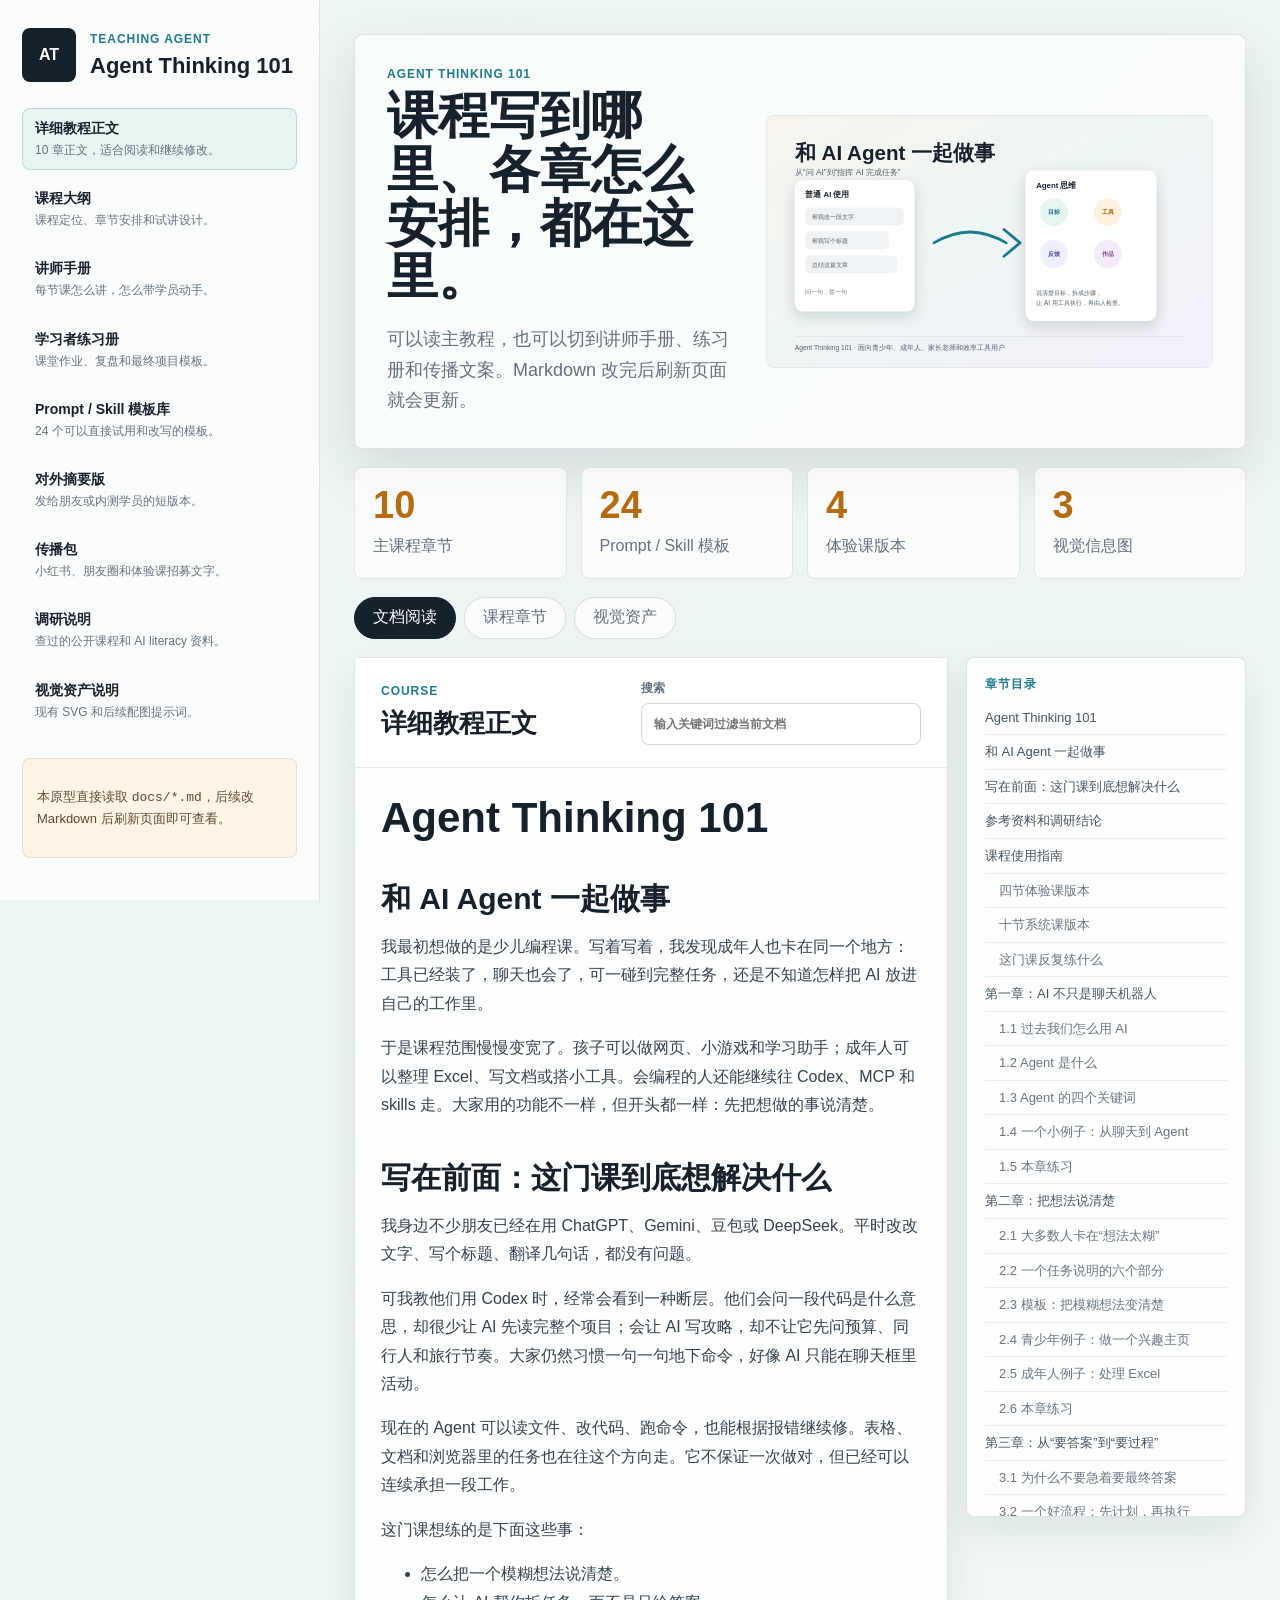
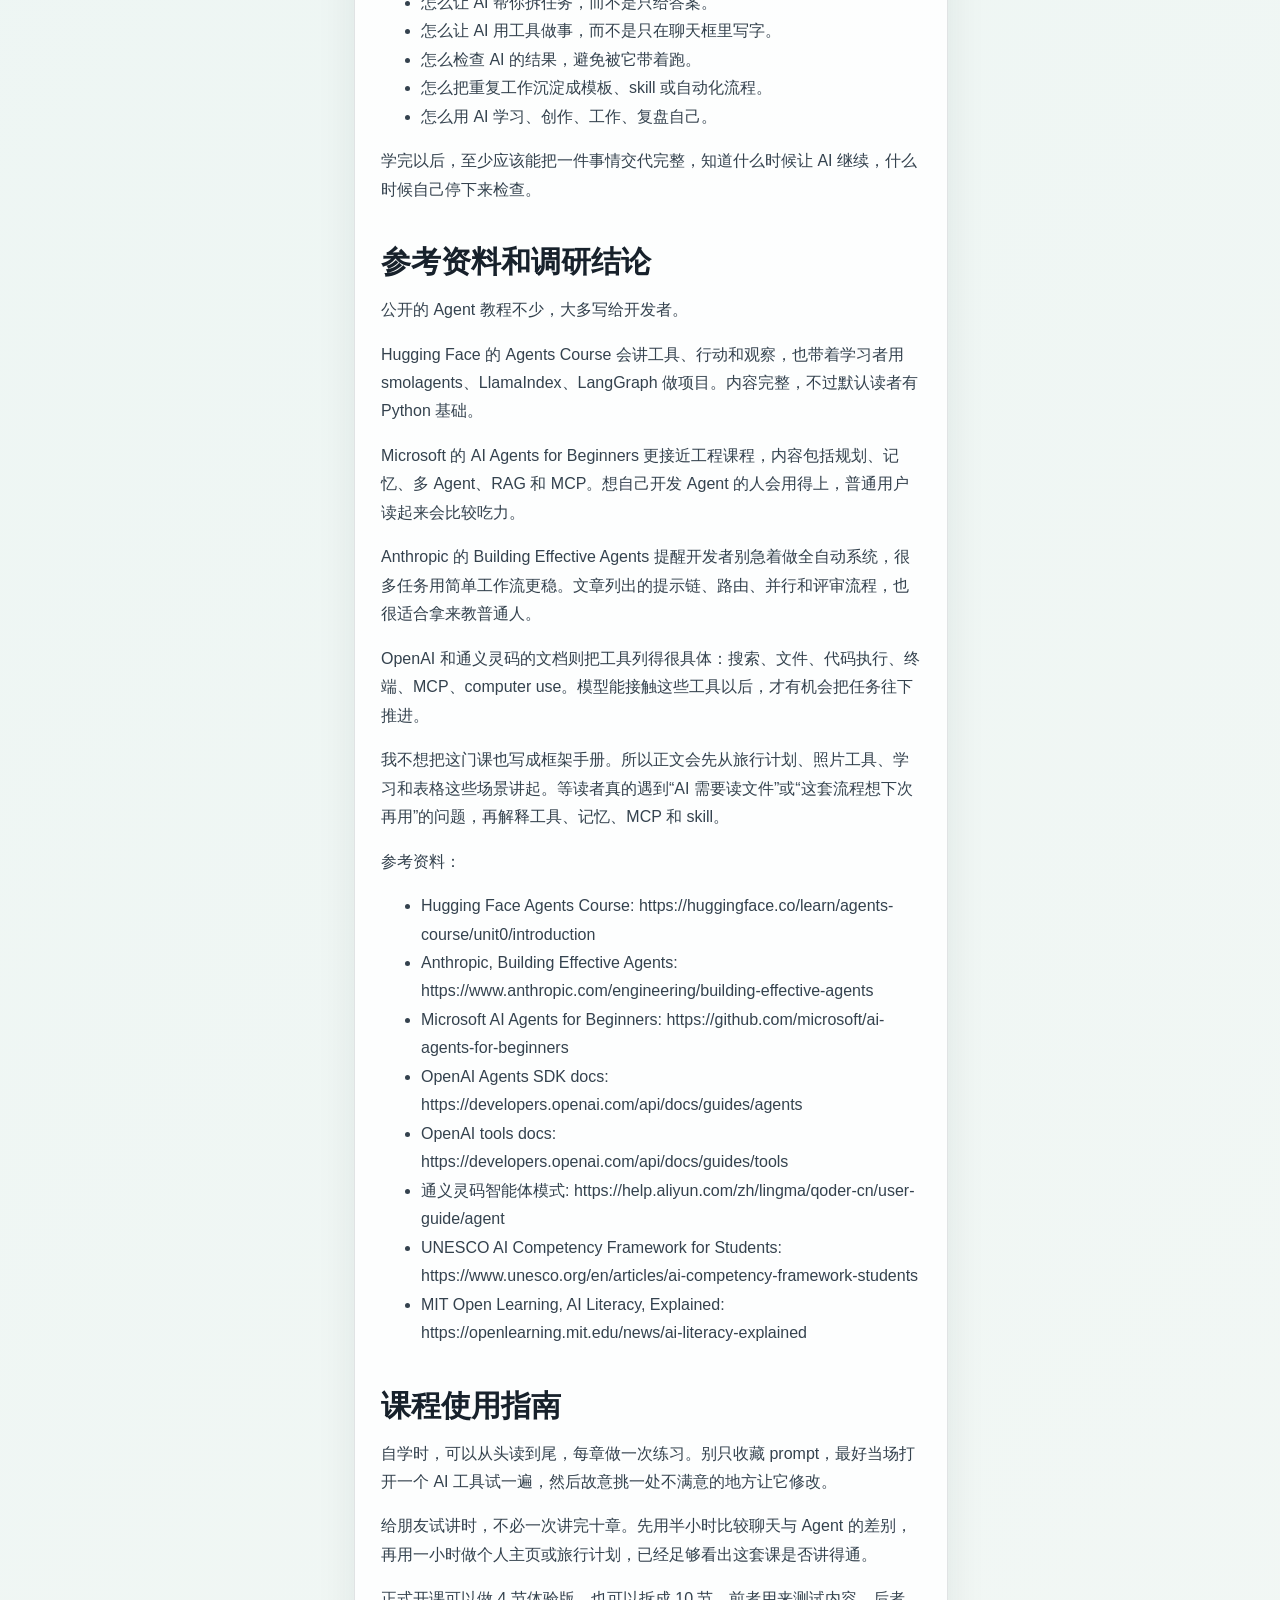
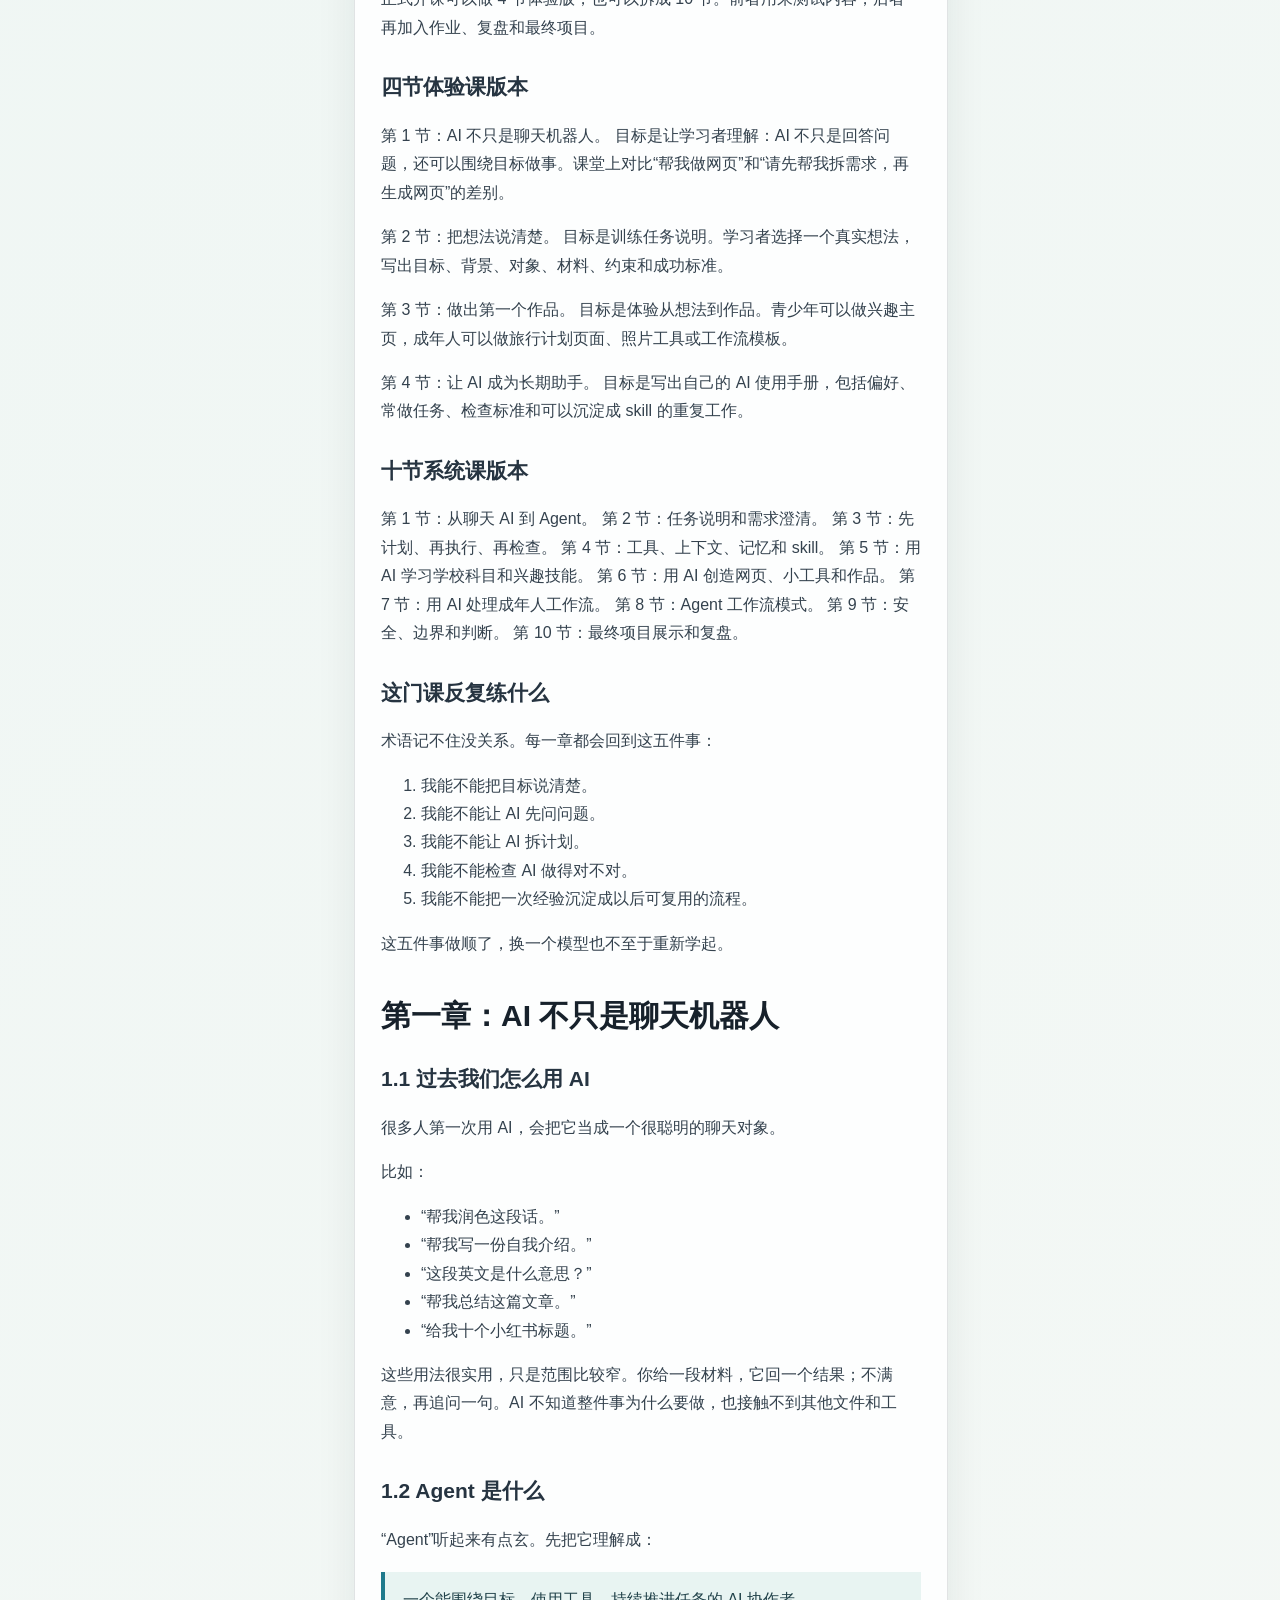
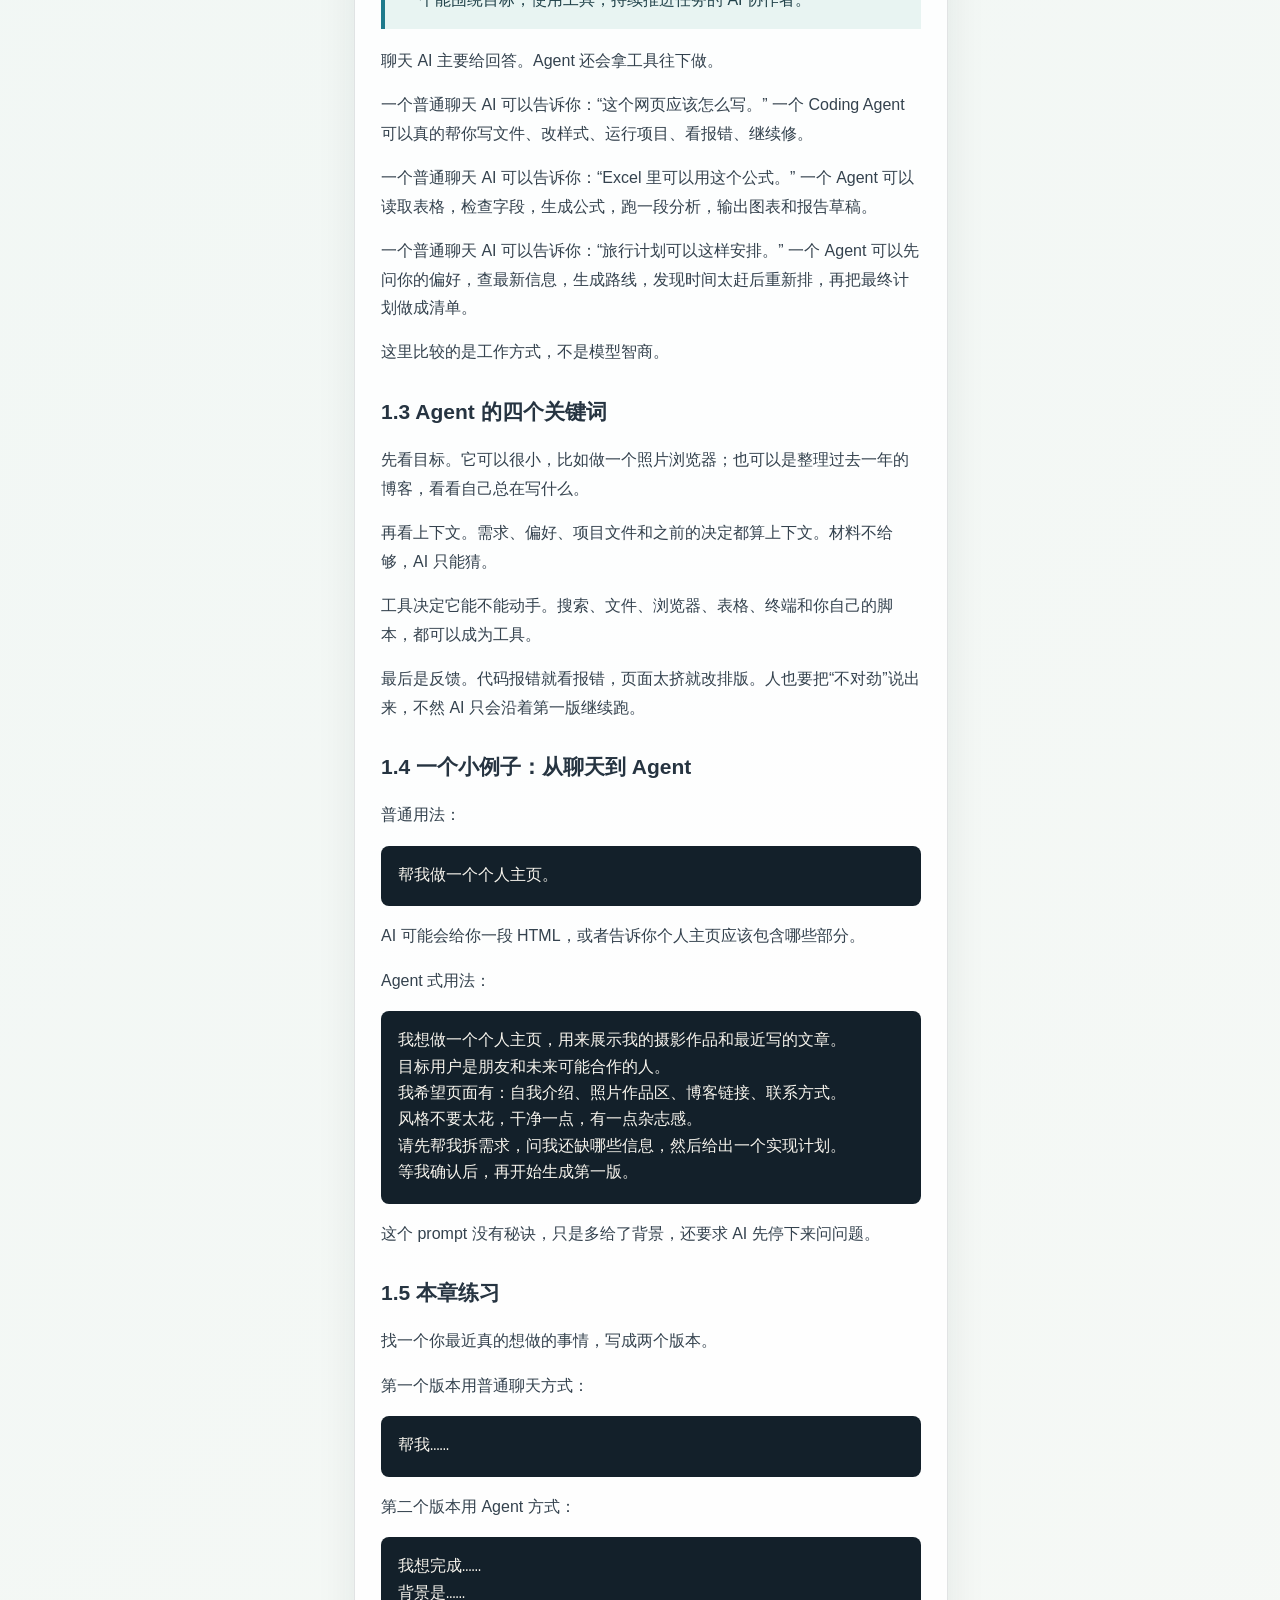
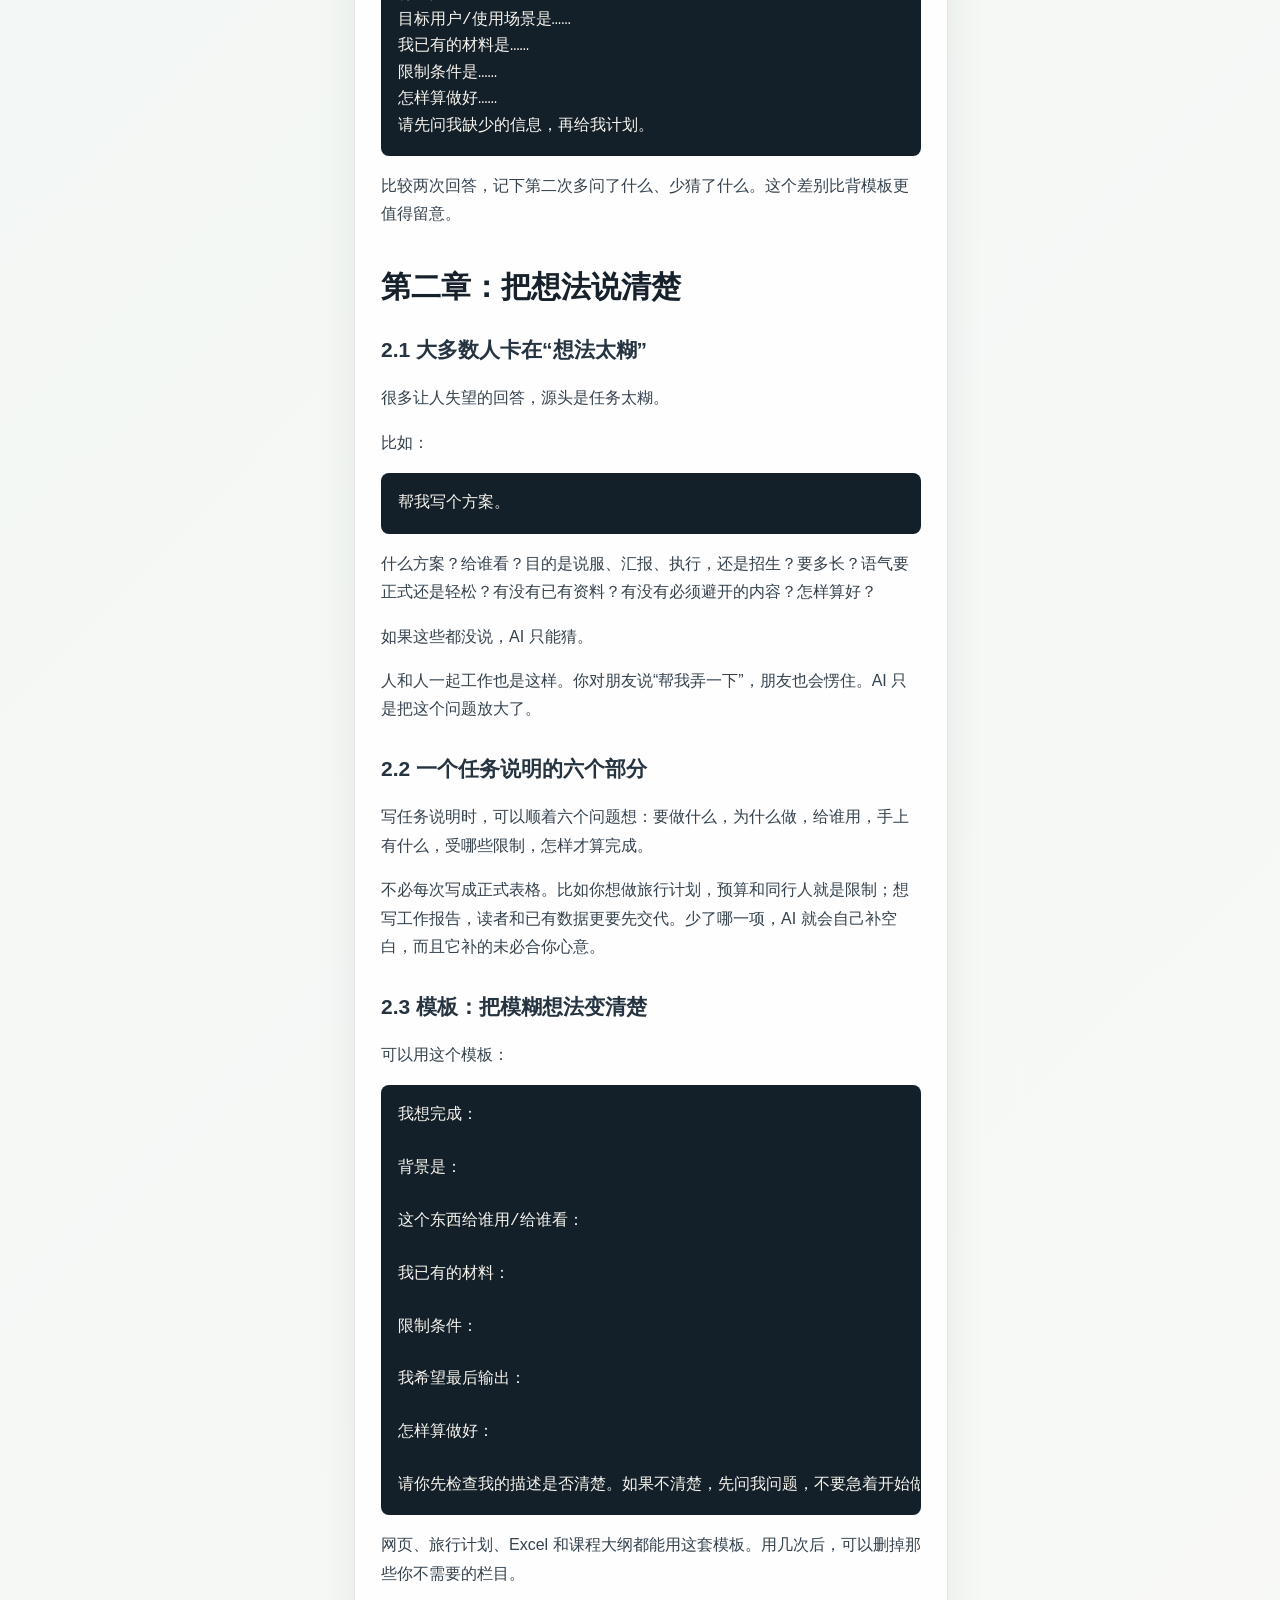
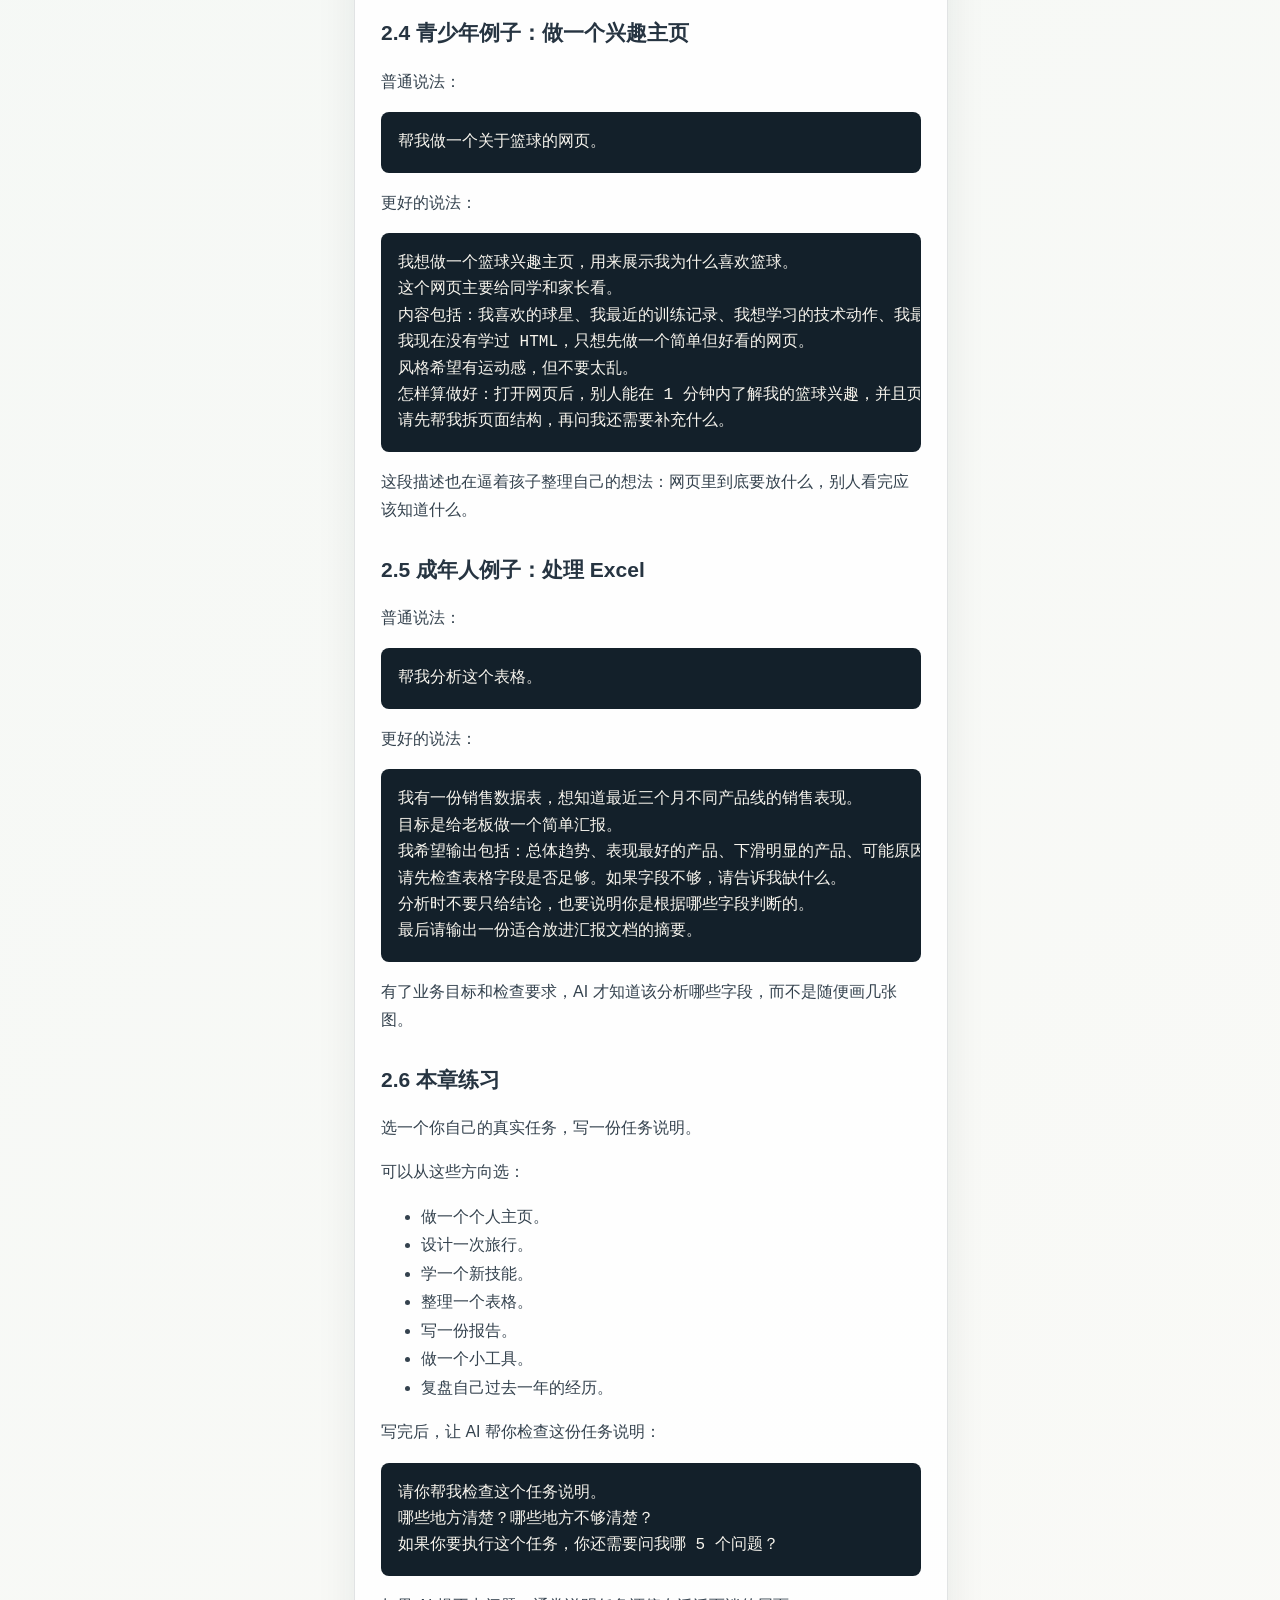
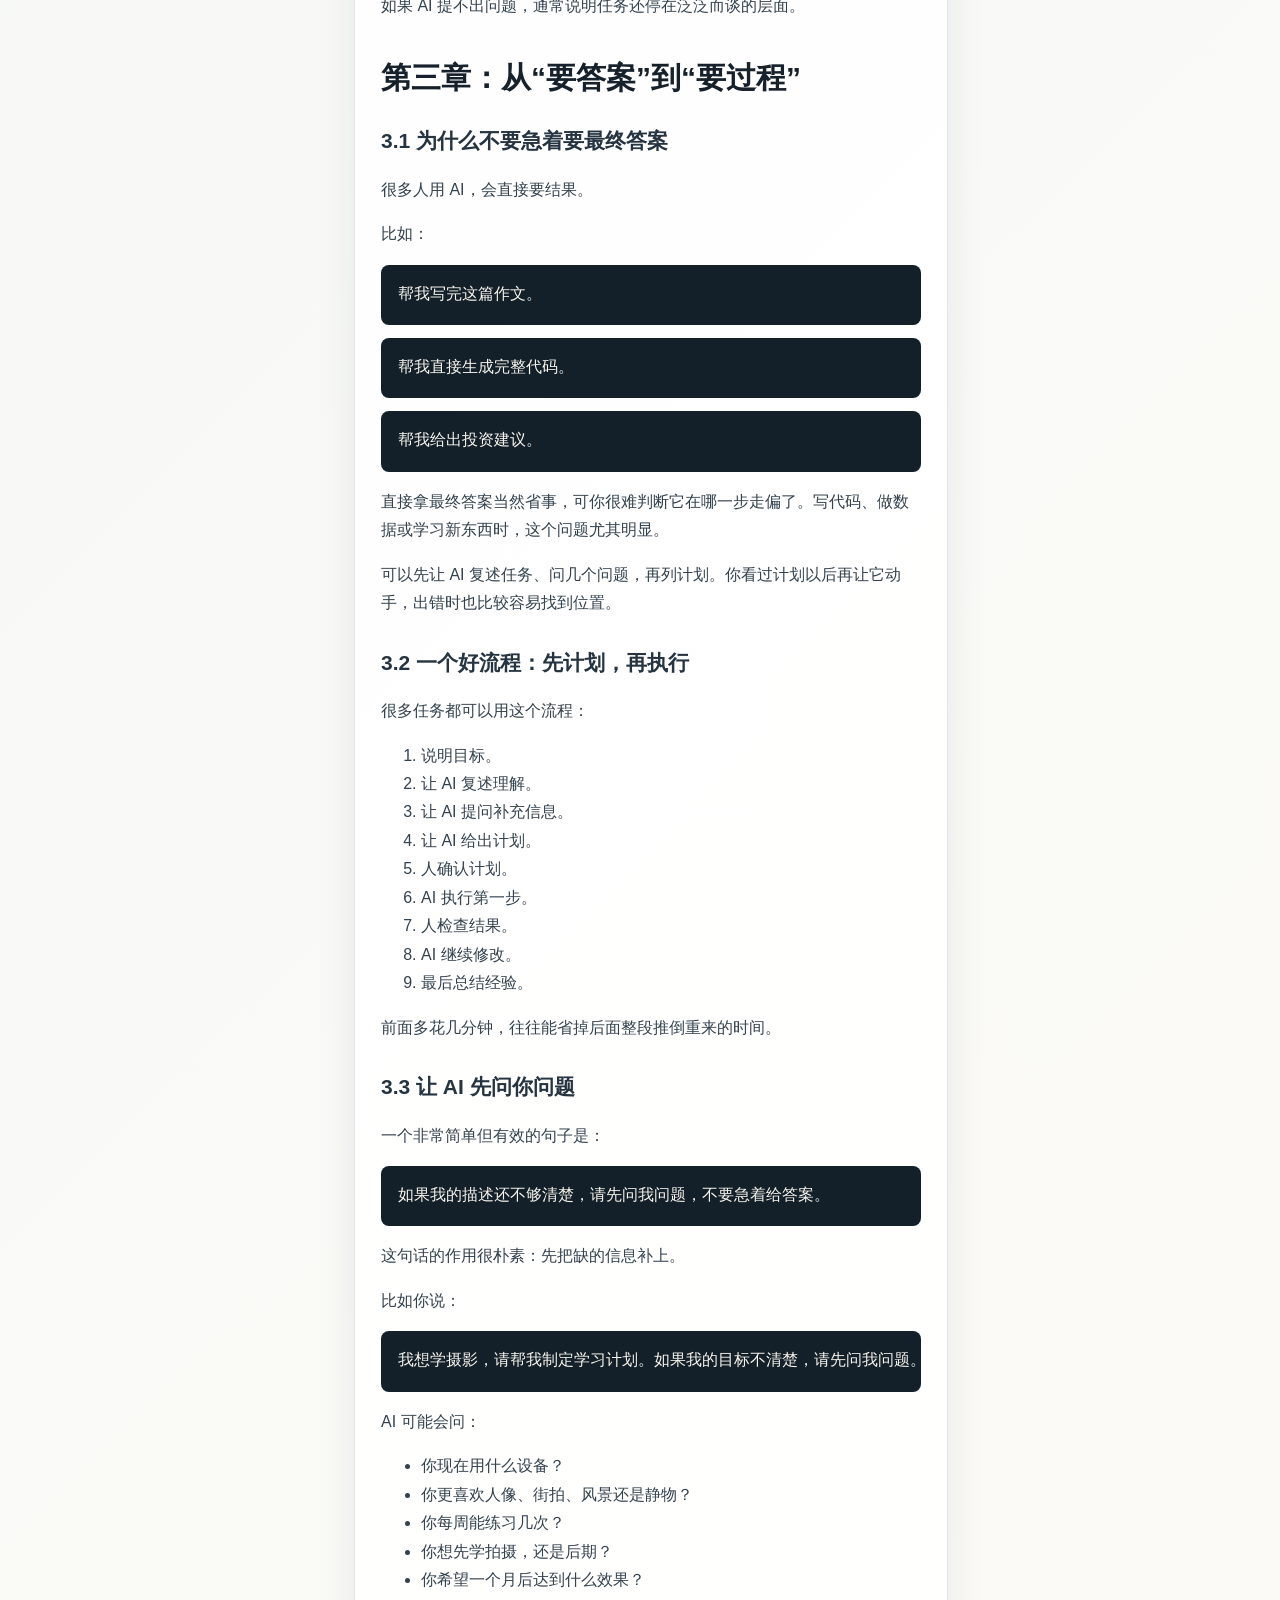
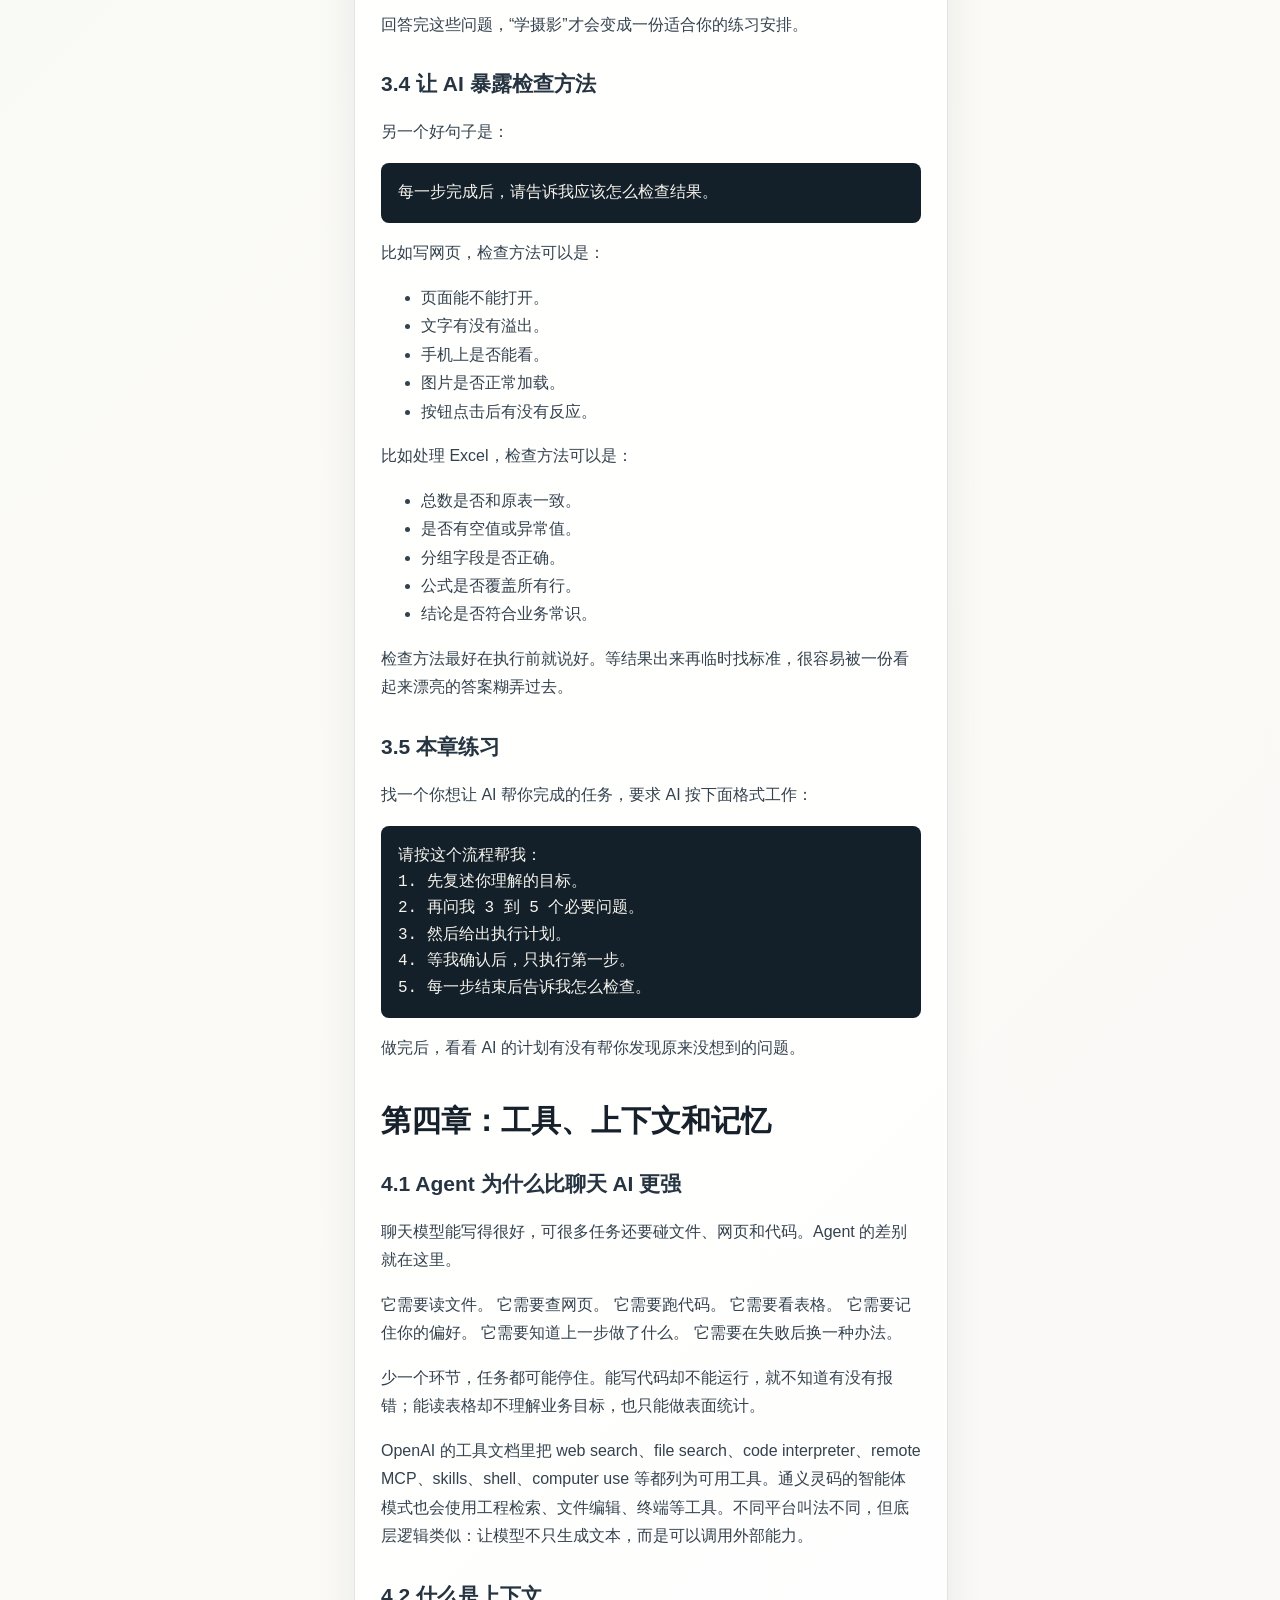
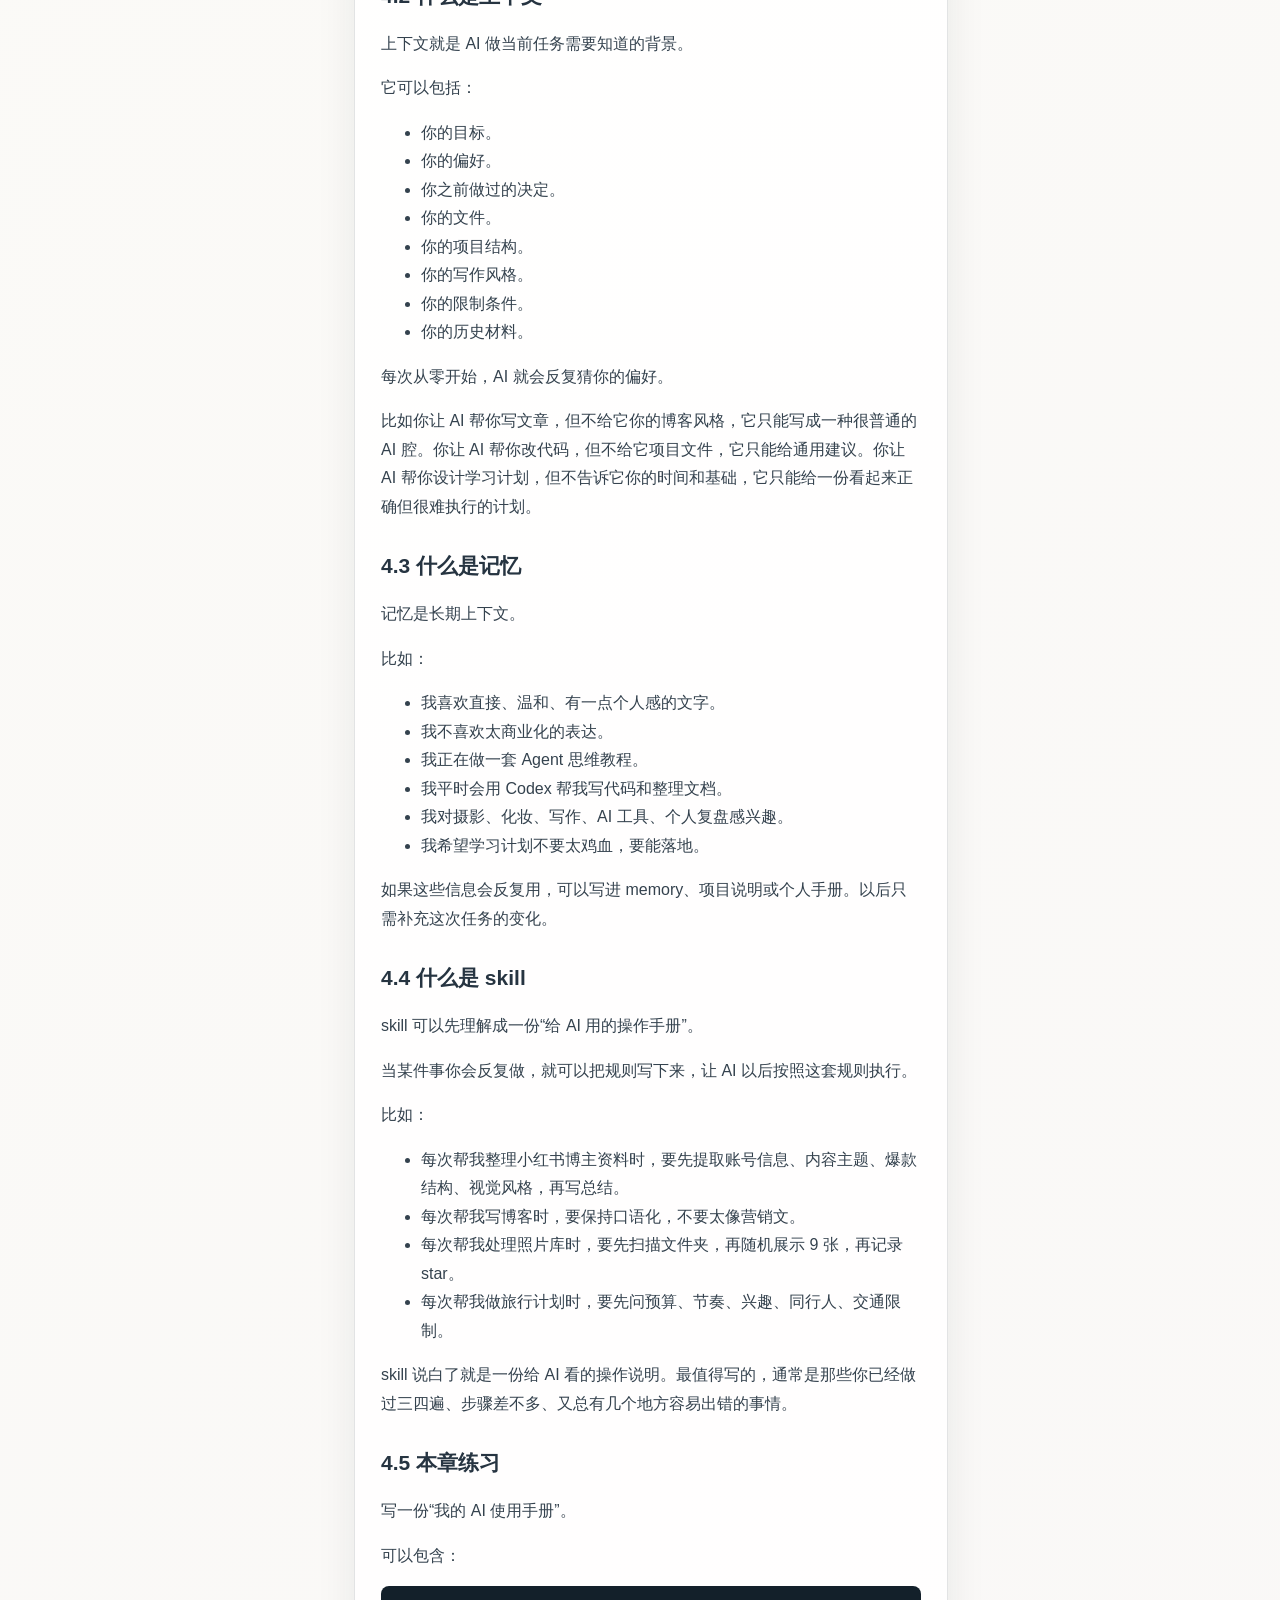
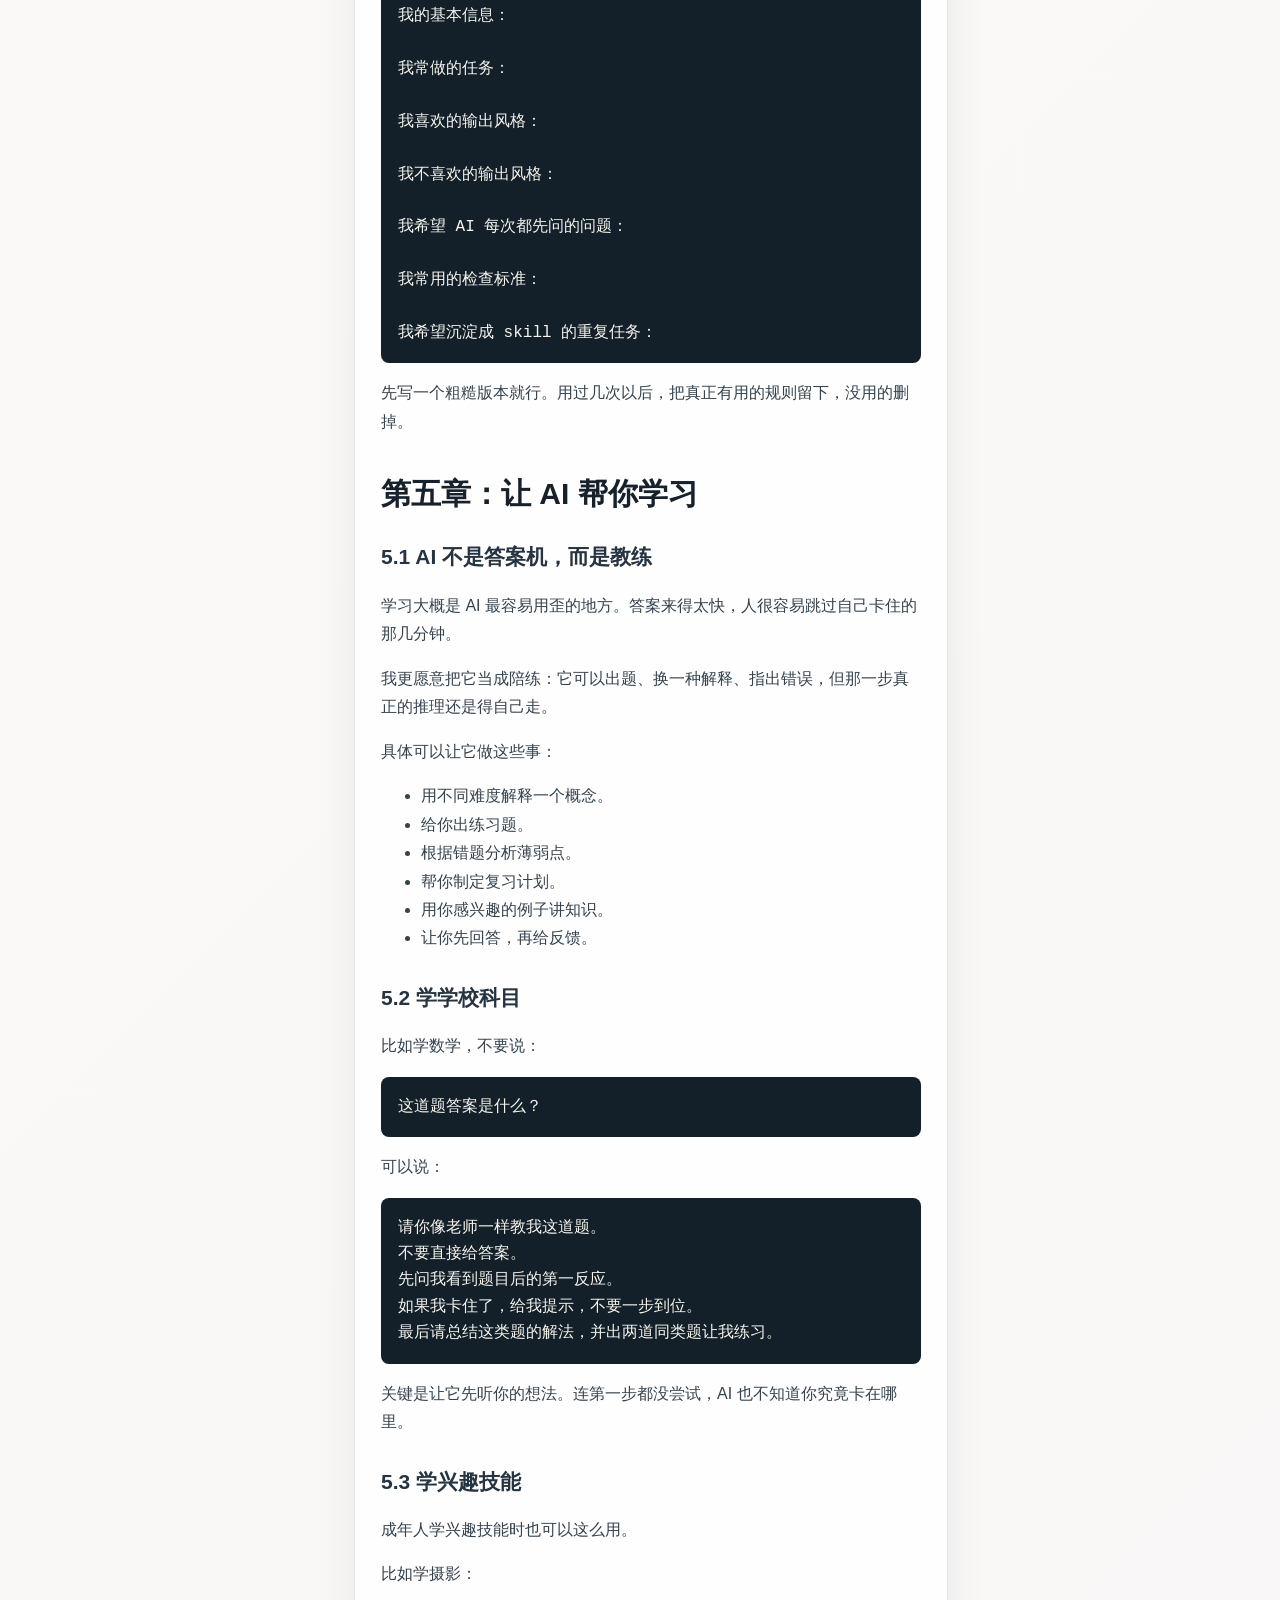
==== site/index.html @ 91a7c839 "Build Agent Thinking 101 course site" ====
<!doctype html>
<html lang="zh-CN">
  <head>
    <meta charset="utf-8" />
    <meta name="viewport" content="width=device-width, initial-scale=1" />
    <title>Agent Thinking 101 | 课程文档原型</title>
    <link rel="icon" href="./favicon.svg" type="image/svg+xml" />
    <link rel="stylesheet" href="./styles.css" />
  </head>
  <body>
    <div class="app-shell">
      <aside class="side-panel" aria-label="课程文档导航">
        <div class="brand-block">
          <div class="brand-mark">AT</div>
          <div>
            <p class="eyebrow">Teaching Agent</p>
            <h1>Agent Thinking 101</h1>
          </div>
        </div>

        <nav class="doc-list" id="docList" aria-label="文档列表"></nav>

        <div class="side-note">
          <p>本原型直接读取 <code>docs/*.md</code>，后续改 Markdown 后刷新页面即可查看。</p>
        </div>
      </aside>

      <main class="main-panel">
        <header class="hero">
          <div class="hero-copy">
            <p class="eyebrow">Agent Thinking 101</p>
            <h2>课程写到哪里、各章怎么安排，都在这里。</h2>
            <p class="hero-text">
              可以读主教程，也可以切到讲师手册、练习册和传播文案。Markdown 改完后刷新页面就会更新。
            </p>
          </div>
          <img src="../docs/assets/agent-thinking-hero.svg" alt="Agent Thinking 101 课程主视觉" />
        </header>

        <section class="overview-grid" aria-label="课程总览">
          <article>
            <span>10</span>
            <p>主课程章节</p>
          </article>
          <article>
            <span>24</span>
            <p>Prompt / Skill 模板</p>
          </article>
          <article>
            <span>4</span>
            <p>体验课版本</p>
          </article>
          <article>
            <span>3</span>
            <p>视觉信息图</p>
          </article>
        </section>

        <section class="tabs" aria-label="内容视图切换">
          <button class="tab active" data-view="reader">文档阅读</button>
          <button class="tab" data-view="chapters">课程章节</button>
          <button class="tab" data-view="assets">视觉资产</button>
        </section>

        <section class="content-layout active" id="readerView">
          <article class="reader-card">
            <div class="reader-toolbar">
              <div>
                <p class="eyebrow" id="currentKind">课程文档</p>
                <h3 id="currentTitle">加载中...</h3>
              </div>
              <label class="search-box">
                <span>搜索</span>
                <input id="searchInput" type="search" placeholder="输入关键词过滤当前文档" />
              </label>
            </div>
            <div class="doc-content" id="docContent" aria-live="polite"></div>
          </article>

          <aside class="toc-card" aria-label="当前文档章节">
            <p class="eyebrow">章节目录</p>
            <div id="toc"></div>
          </aside>
        </section>

        <section class="chapter-board" id="chaptersView">
          <div class="section-head">
            <p class="eyebrow">Course Map</p>
            <h3>十章课程主线</h3>
            <p>这部分从主教程正文中自动抽取一级课程章节，适合快速看课程骨架。</p>
          </div>
          <div class="chapter-grid" id="chapterGrid"></div>
        </section>

        <section class="asset-board" id="assetsView">
          <div class="section-head">
            <p class="eyebrow">Visual System</p>
            <h3>课程视觉资产</h3>
            <p>这些图可以用于课程介绍页、试讲投影、Notion 文档或小红书封面草稿。</p>
          </div>
          <div class="asset-grid">
            <figure>
              <img src="../docs/assets/agent-thinking-hero.svg" alt="课程主视觉" />
              <figcaption>课程主视觉：从聊天到做事</figcaption>
            </figure>
            <figure>
              <img src="../docs/assets/agent-loop.svg" alt="Agent 协作循环" />
              <figcaption>Agent 协作循环：目标、工具、反馈、检查</figcaption>
            </figure>
            <figure>
              <img src="../docs/assets/audience-map.svg" alt="适合人群地图" />
              <figcaption>适合人群地图：青少年、成年人、家长老师、效率工具用户</figcaption>
            </figure>
          </div>
        </section>
      </main>
    </div>

    <script src="./app.js"></script>
  </body>
</html>
---- site/styles.css ----
:root {
  color-scheme: light;
  --ink: #17212b;
  --muted: #64717d;
  --paper: #fbfaf7;
  --panel: #ffffff;
  --line: #dfe5e8;
  --teal: #1f7a8c;
  --amber: #b56b11;
  --violet: #6f5792;
  --green-soft: #e8f4f2;
  --amber-soft: #fff1df;
  --violet-soft: #f1edf7;
  --shadow: 0 22px 60px rgba(19, 33, 43, 0.12);
  --radius: 8px;
}

* {
  box-sizing: border-box;
}

body {
  margin: 0;
  min-height: 100vh;
  background:
    linear-gradient(135deg, rgba(232, 244, 242, 0.8), rgba(251, 250, 247, 0.86) 38%, rgba(241, 237, 247, 0.84)),
    var(--paper);
  color: var(--ink);
  font-family: "Avenir Next", "PingFang SC", "Hiragino Sans GB", "Microsoft YaHei", sans-serif;
}

button,
input {
  font: inherit;
}

.app-shell {
  display: grid;
  grid-template-columns: 320px minmax(0, 1fr);
  min-height: 100vh;
}

.side-panel {
  position: sticky;
  top: 0;
  height: 100vh;
  padding: 28px 22px;
  border-right: 1px solid rgba(23, 33, 43, 0.12);
  background: rgba(255, 255, 255, 0.74);
  backdrop-filter: blur(18px);
  overflow-y: auto;
}

.brand-block {
  display: grid;
  grid-template-columns: 54px 1fr;
  gap: 14px;
  align-items: center;
  margin-bottom: 26px;
}

.brand-mark {
  width: 54px;
  height: 54px;
  display: grid;
  place-items: center;
  border-radius: 8px;
  background: var(--ink);
  color: #fff;
  font-weight: 800;
  letter-spacing: 0;
}

.eyebrow {
  margin: 0 0 8px;
  color: var(--teal);
  font-size: 12px;
  font-weight: 800;
  letter-spacing: 0.08em;
  text-transform: uppercase;
}

h1,
h2,
h3 {
  margin: 0;
  letter-spacing: 0;
}

h1 {
  font-size: 22px;
  line-height: 1.12;
}

.doc-list {
  display: grid;
  gap: 8px;
}

.doc-button {
  width: 100%;
  min-height: 58px;
  padding: 11px 12px;
  border: 1px solid transparent;
  border-radius: 8px;
  background: transparent;
  color: var(--ink);
  text-align: left;
  cursor: pointer;
  transition: background 160ms ease, border-color 160ms ease, transform 160ms ease;
}

.doc-button:hover {
  background: rgba(31, 122, 140, 0.08);
  transform: translateX(2px);
}

.doc-button.active {
  background: var(--green-soft);
  border-color: rgba(31, 122, 140, 0.22);
}

.doc-button strong {
  display: block;
  font-size: 14px;
}

.doc-button span {
  display: block;
  margin-top: 4px;
  color: var(--muted);
  font-size: 12px;
  line-height: 1.35;
}

.side-note {
  margin-top: 26px;
  padding: 14px;
  border: 1px solid rgba(23, 33, 43, 0.1);
  border-radius: 8px;
  background: rgba(255, 241, 223, 0.68);
  color: #5f4933;
  font-size: 13px;
  line-height: 1.65;
}

.main-panel {
  min-width: 0;
  padding: 34px;
}

.hero {
  display: grid;
  grid-template-columns: minmax(320px, 0.88fr) minmax(360px, 1.12fr);
  gap: 28px;
  align-items: center;
  min-height: 330px;
  padding: 32px;
  border: 1px solid rgba(23, 33, 43, 0.12);
  border-radius: 8px;
  background: rgba(255, 255, 255, 0.68);
  box-shadow: var(--shadow);
  overflow: hidden;
}

.hero h2 {
  max-width: 780px;
  font-size: clamp(30px, 4vw, 58px);
  line-height: 1.05;
}

.hero-text {
  max-width: 620px;
  margin: 20px 0 0;
  color: var(--muted);
  font-size: 18px;
  line-height: 1.7;
}

.hero img {
  width: 100%;
  border: 1px solid rgba(23, 33, 43, 0.1);
  border-radius: 8px;
  background: #fff;
}

.overview-grid {
  display: grid;
  grid-template-columns: repeat(4, minmax(0, 1fr));
  gap: 14px;
  margin: 18px 0;
}

.overview-grid article {
  min-height: 112px;
  padding: 18px;
  border: 1px solid rgba(23, 33, 43, 0.1);
  border-radius: 8px;
  background: rgba(255, 255, 255, 0.72);
}

.overview-grid span {
  display: block;
  color: var(--amber);
  font-size: 38px;
  font-weight: 800;
  line-height: 1;
}

.overview-grid p {
  margin: 12px 0 0;
  color: var(--muted);
}

.tabs {
  display: flex;
  gap: 8px;
  margin-bottom: 18px;
}

.tab {
  min-height: 42px;
  padding: 0 18px;
  border: 1px solid rgba(23, 33, 43, 0.14);
  border-radius: 999px;
  background: rgba(255, 255, 255, 0.72);
  color: var(--muted);
  cursor: pointer;
}

.tab.active {
  border-color: var(--ink);
  background: var(--ink);
  color: #fff;
}

.content-layout,
.chapter-board,
.asset-board {
  display: none;
}

.content-layout.active {
  display: grid;
  grid-template-columns: minmax(0, 1fr) 280px;
  gap: 18px;
  align-items: start;
}

.chapter-board.active,
.asset-board.active {
  display: block;
}

.reader-card,
.toc-card,
.chapter-board,
.asset-board {
  border: 1px solid rgba(23, 33, 43, 0.12);
  border-radius: 8px;
  background: rgba(255, 255, 255, 0.84);
  box-shadow: 0 14px 40px rgba(19, 33, 43, 0.08);
}

.reader-toolbar {
  position: sticky;
  top: 0;
  z-index: 3;
  display: grid;
  grid-template-columns: minmax(0, 1fr) 280px;
  gap: 18px;
  align-items: center;
  padding: 22px 26px;
  border-bottom: 1px solid rgba(23, 33, 43, 0.1);
  background: rgba(255, 255, 255, 0.92);
  backdrop-filter: blur(14px);
}

.reader-toolbar h3 {
  font-size: 26px;
}

.search-box {
  display: grid;
  gap: 6px;
  color: var(--muted);
  font-size: 12px;
  font-weight: 700;
}

.search-box input {
  width: 100%;
  min-height: 42px;
  padding: 0 12px;
  border: 1px solid rgba(23, 33, 43, 0.18);
  border-radius: 8px;
  background: #fff;
  color: var(--ink);
}

.doc-content {
  padding: 26px;
  line-height: 1.78;
}

.doc-content h1,
.doc-content h2,
.doc-content h3 {
  scroll-margin-top: 98px;
}

.doc-content h1 {
  margin: 0 0 20px;
  font-size: 42px;
  line-height: 1.12;
}

.doc-content h2 {
  margin: 34px 0 14px;
  padding-top: 6px;
  font-size: 30px;
  line-height: 1.2;
}

.doc-content h3 {
  margin: 26px 0 10px;
  color: #263441;
  font-size: 21px;
}

.doc-content p,
.doc-content li {
  color: #34424e;
  font-size: 16px;
}

.doc-content blockquote {
  margin: 18px 0;
  padding: 14px 18px;
  border-left: 4px solid var(--teal);
  background: var(--green-soft);
  color: #21424a;
}

.doc-content pre {
  overflow: auto;
  padding: 16px;
  border: 1px solid rgba(23, 33, 43, 0.12);
  border-radius: 8px;
  background: #13202a;
  color: #f7f4ed;
  line-height: 1.65;
}

.doc-content code {
  font-family: "SFMono-Regular", Menlo, Consolas, monospace;
}

.doc-content :not(pre) > code {
  padding: 2px 5px;
  border-radius: 6px;
  background: #eef3f5;
  color: #204653;
}

.doc-content a {
  color: var(--teal);
  text-decoration-thickness: 2px;
}

.doc-content img {
  display: block;
  width: 100%;
  max-width: 100%;
  height: auto;
  margin: 20px 0;
  border: 1px solid rgba(23, 33, 43, 0.1);
  border-radius: 8px;
  background: #fff;
}

.doc-content mark {
  border-radius: 4px;
  background: #ffe7a8;
}

.toc-card {
  position: sticky;
  top: 20px;
  max-height: calc(100vh - 40px);
  padding: 18px;
  overflow-y: auto;
}

.toc-link {
  display: block;
  padding: 8px 0;
  border-bottom: 1px solid rgba(23, 33, 43, 0.08);
  color: #465460;
  font-size: 13px;
  line-height: 1.35;
  text-decoration: none;
}

.toc-link.level-3 {
  padding-left: 14px;
  color: #687581;
}

.toc-link:hover {
  color: var(--teal);
}

.section-head {
  padding: 26px 26px 0;
}

.section-head h3 {
  font-size: 34px;
}

.section-head p:not(.eyebrow) {
  max-width: 720px;
  color: var(--muted);
  line-height: 1.7;
}

.chapter-grid {
  display: grid;
  grid-template-columns: repeat(2, minmax(0, 1fr));
  gap: 16px;
  padding: 26px;
}

.chapter-card {
  min-height: 190px;
  padding: 20px;
  border: 1px solid rgba(23, 33, 43, 0.1);
  border-radius: 8px;
  background: linear-gradient(135deg, #fff, rgba(232, 244, 242, 0.56));
}

.chapter-card span {
  color: var(--amber);
  font-size: 13px;
  font-weight: 800;
}

.chapter-card h4 {
  margin: 10px 0;
  font-size: 22px;
  line-height: 1.3;
}

.chapter-card p {
  color: var(--muted);
  line-height: 1.7;
}

.asset-grid {
  display: grid;
  gap: 18px;
  padding: 26px;
}

.asset-grid figure {
  margin: 0;
  padding: 16px;
  border: 1px solid rgba(23, 33, 43, 0.1);
  border-radius: 8px;
  background: #fff;
}

.asset-grid img {
  width: 100%;
  display: block;
  border-radius: 8px;
}

.asset-grid figcaption {
  margin-top: 12px;
  color: var(--muted);
}

@media (max-width: 1080px) {
  .app-shell {
    grid-template-columns: 1fr;
  }

  .side-panel {
    position: relative;
    height: auto;
  }

  .doc-list {
    grid-template-columns: repeat(2, minmax(0, 1fr));
  }

  .hero,
  .content-layout.active,
  .reader-toolbar {
    grid-template-columns: 1fr;
  }

  .toc-card {
    position: relative;
    top: auto;
    max-height: none;
  }
}

@media (max-width: 720px) {
  .main-panel,
  .side-panel {
    padding: 16px;
  }

  .hero {
    padding: 20px;
  }

  .overview-grid,
  .chapter-grid,
  .doc-list {
    grid-template-columns: 1fr;
  }

  .tabs {
    overflow-x: auto;
  }
}
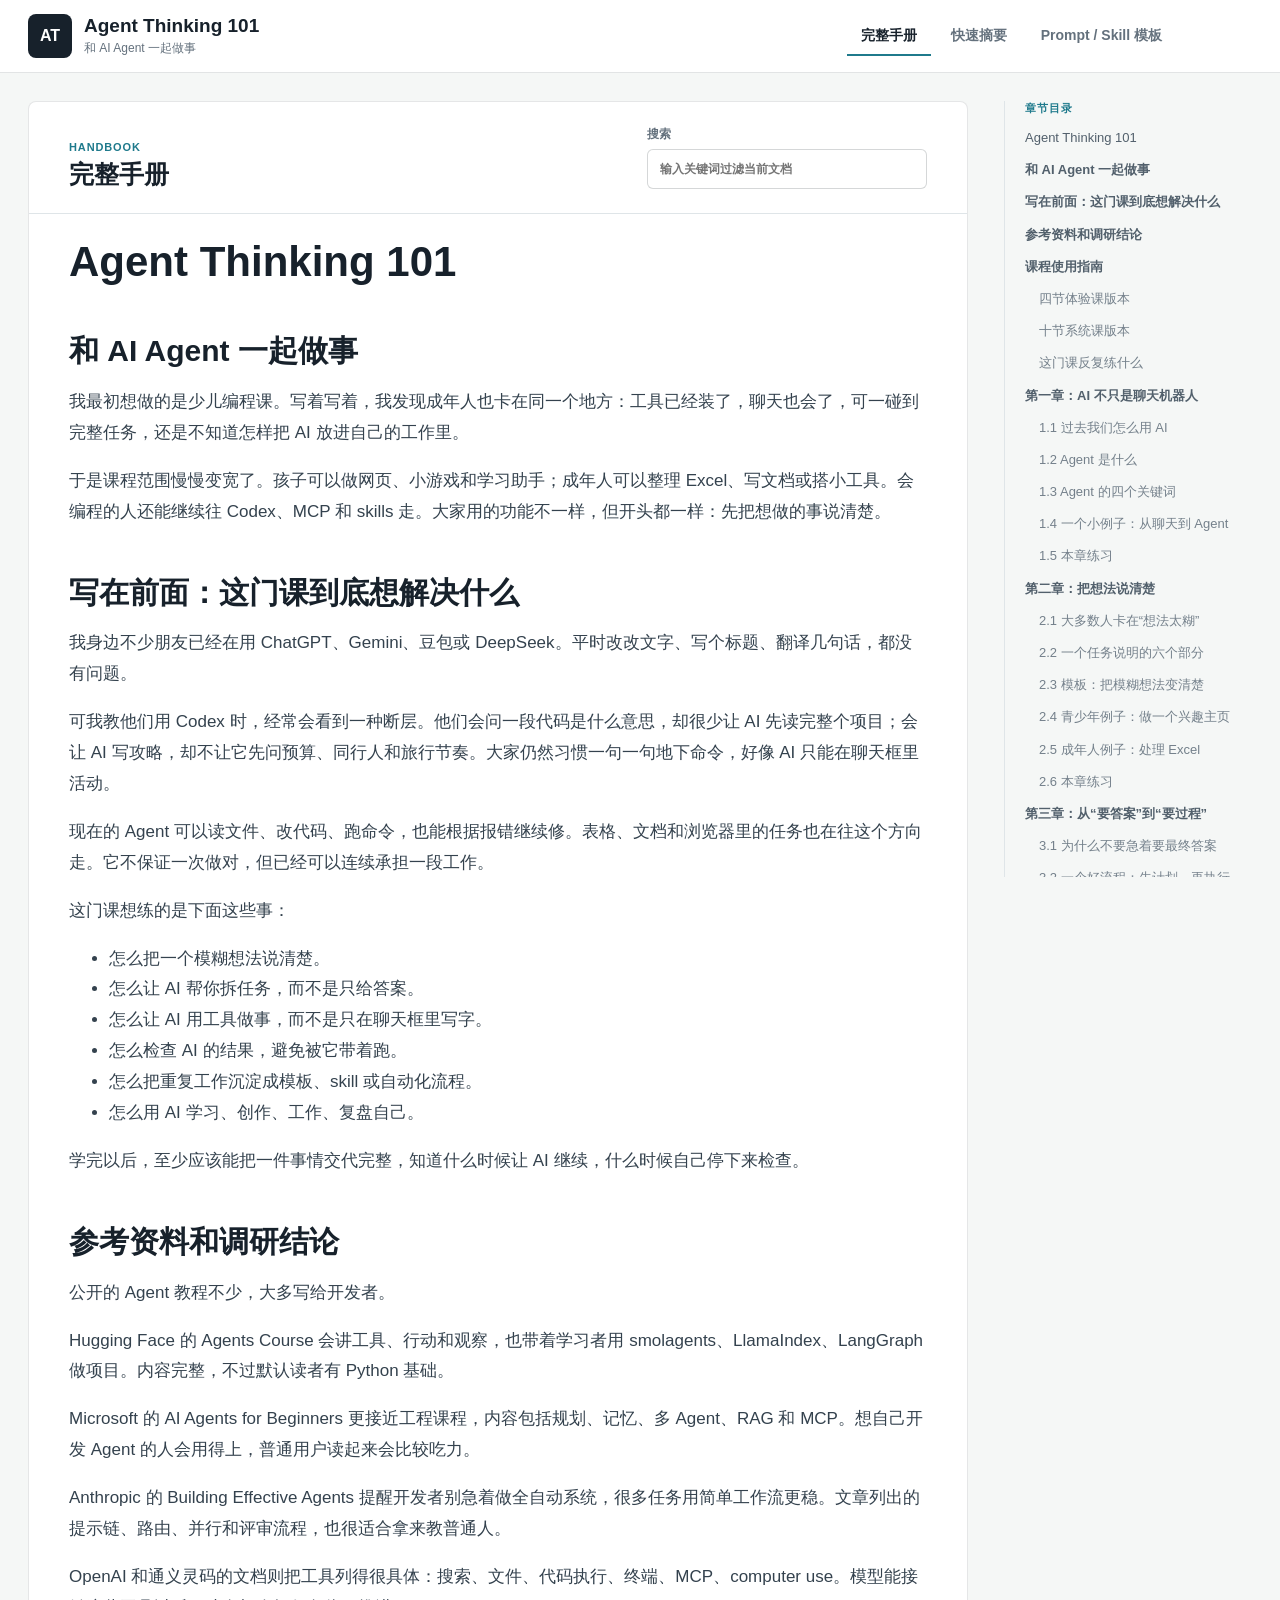
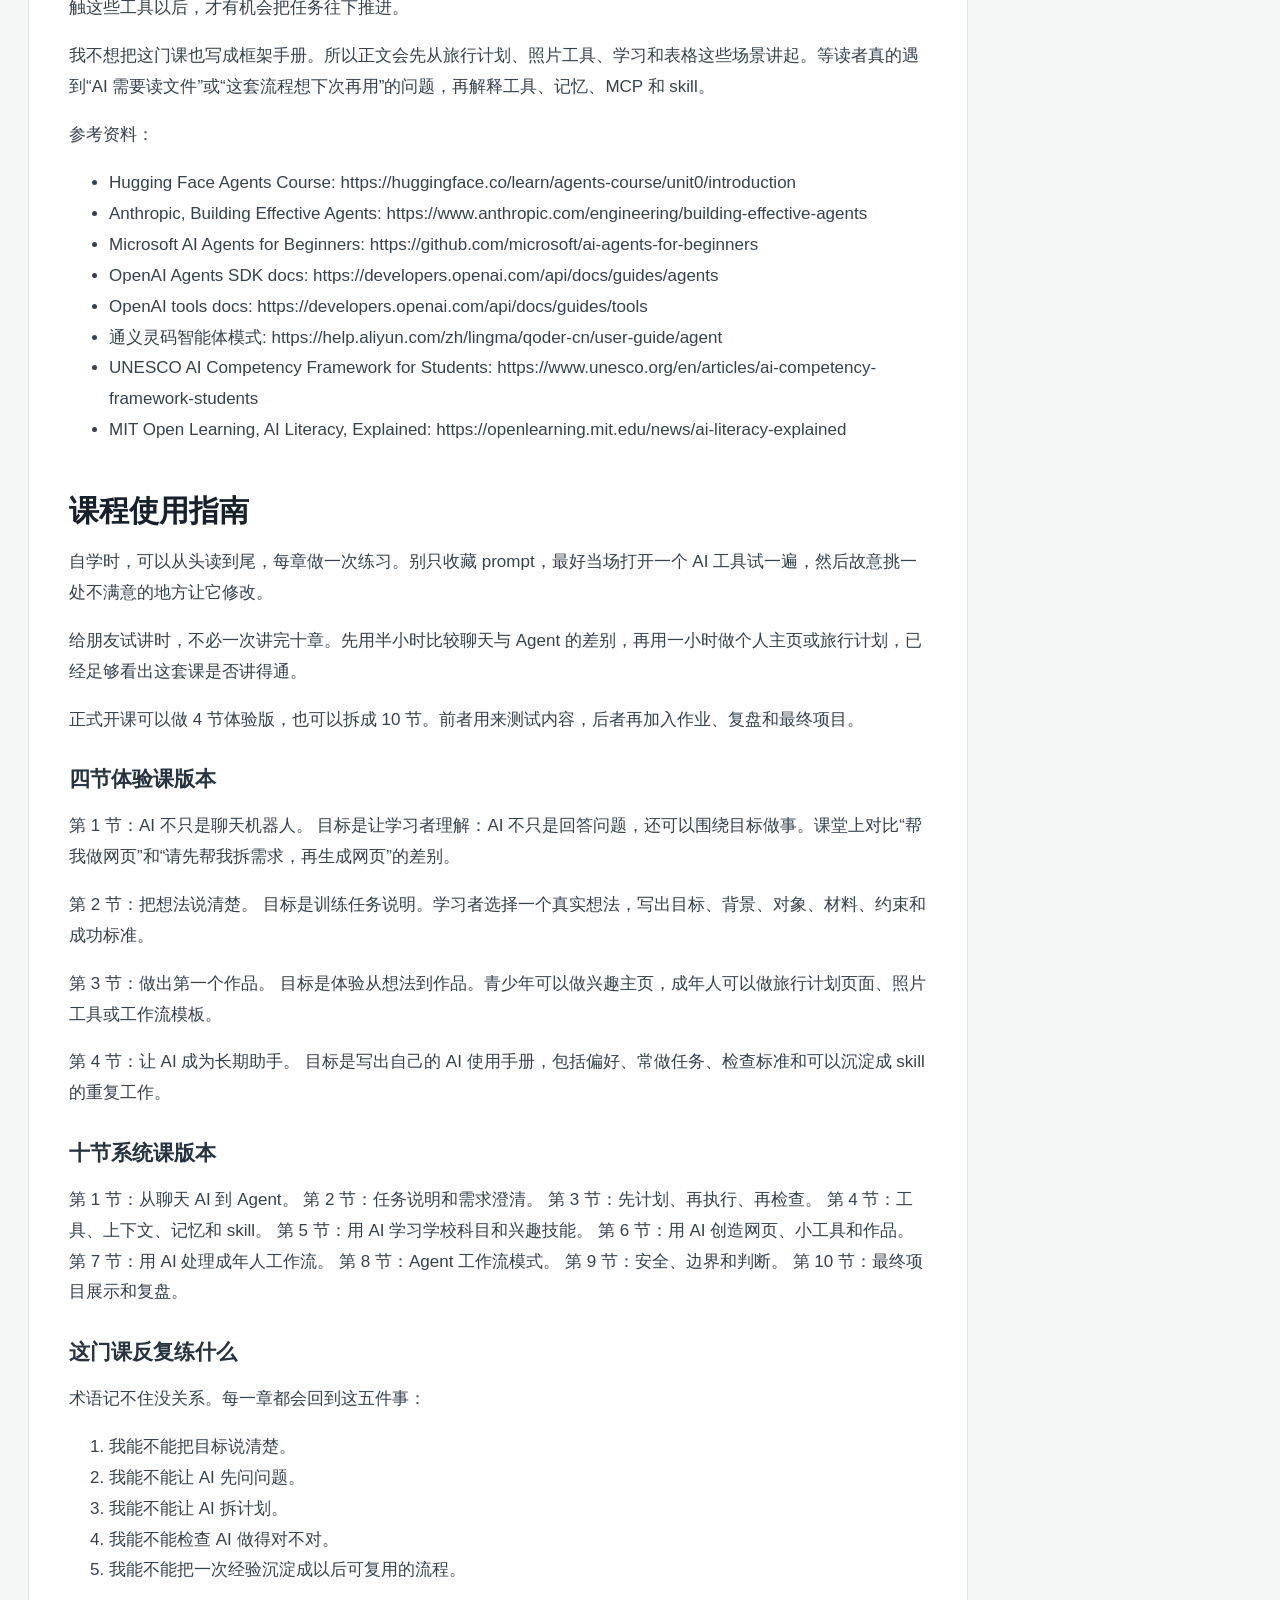
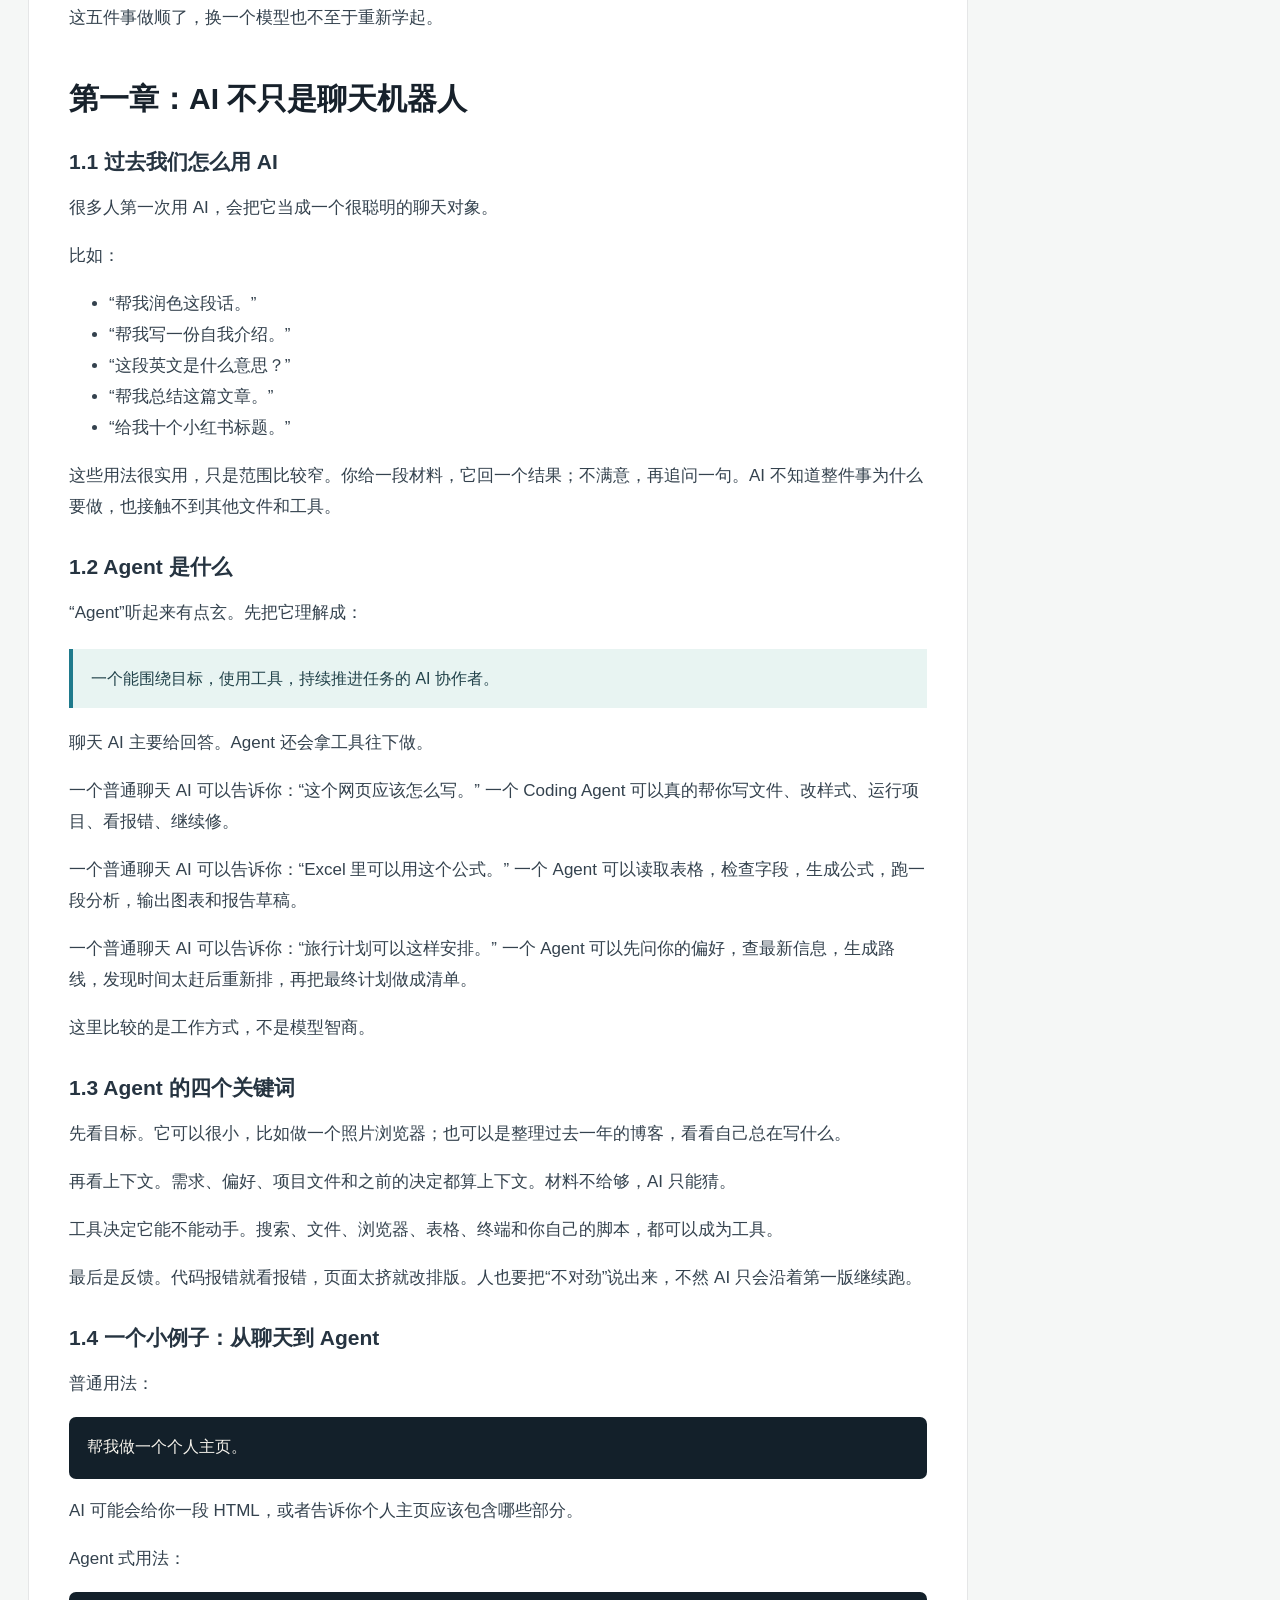
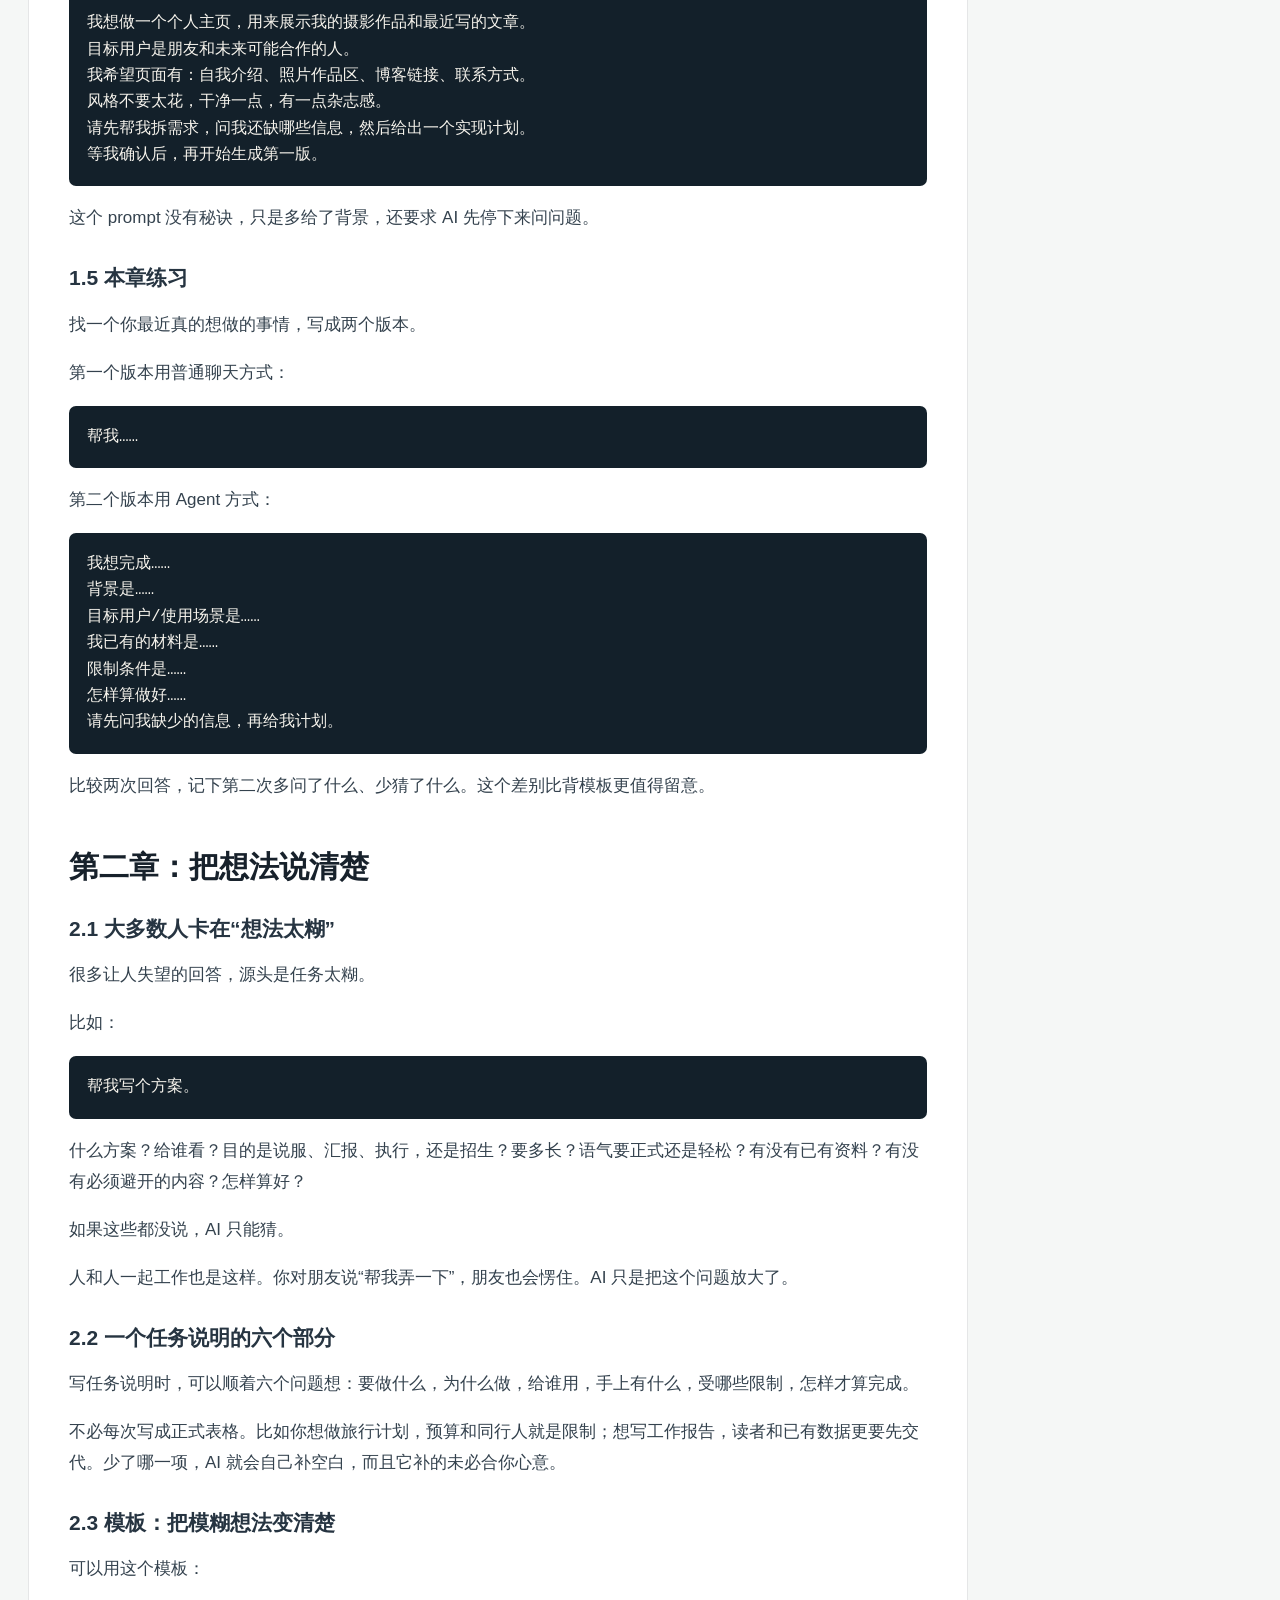
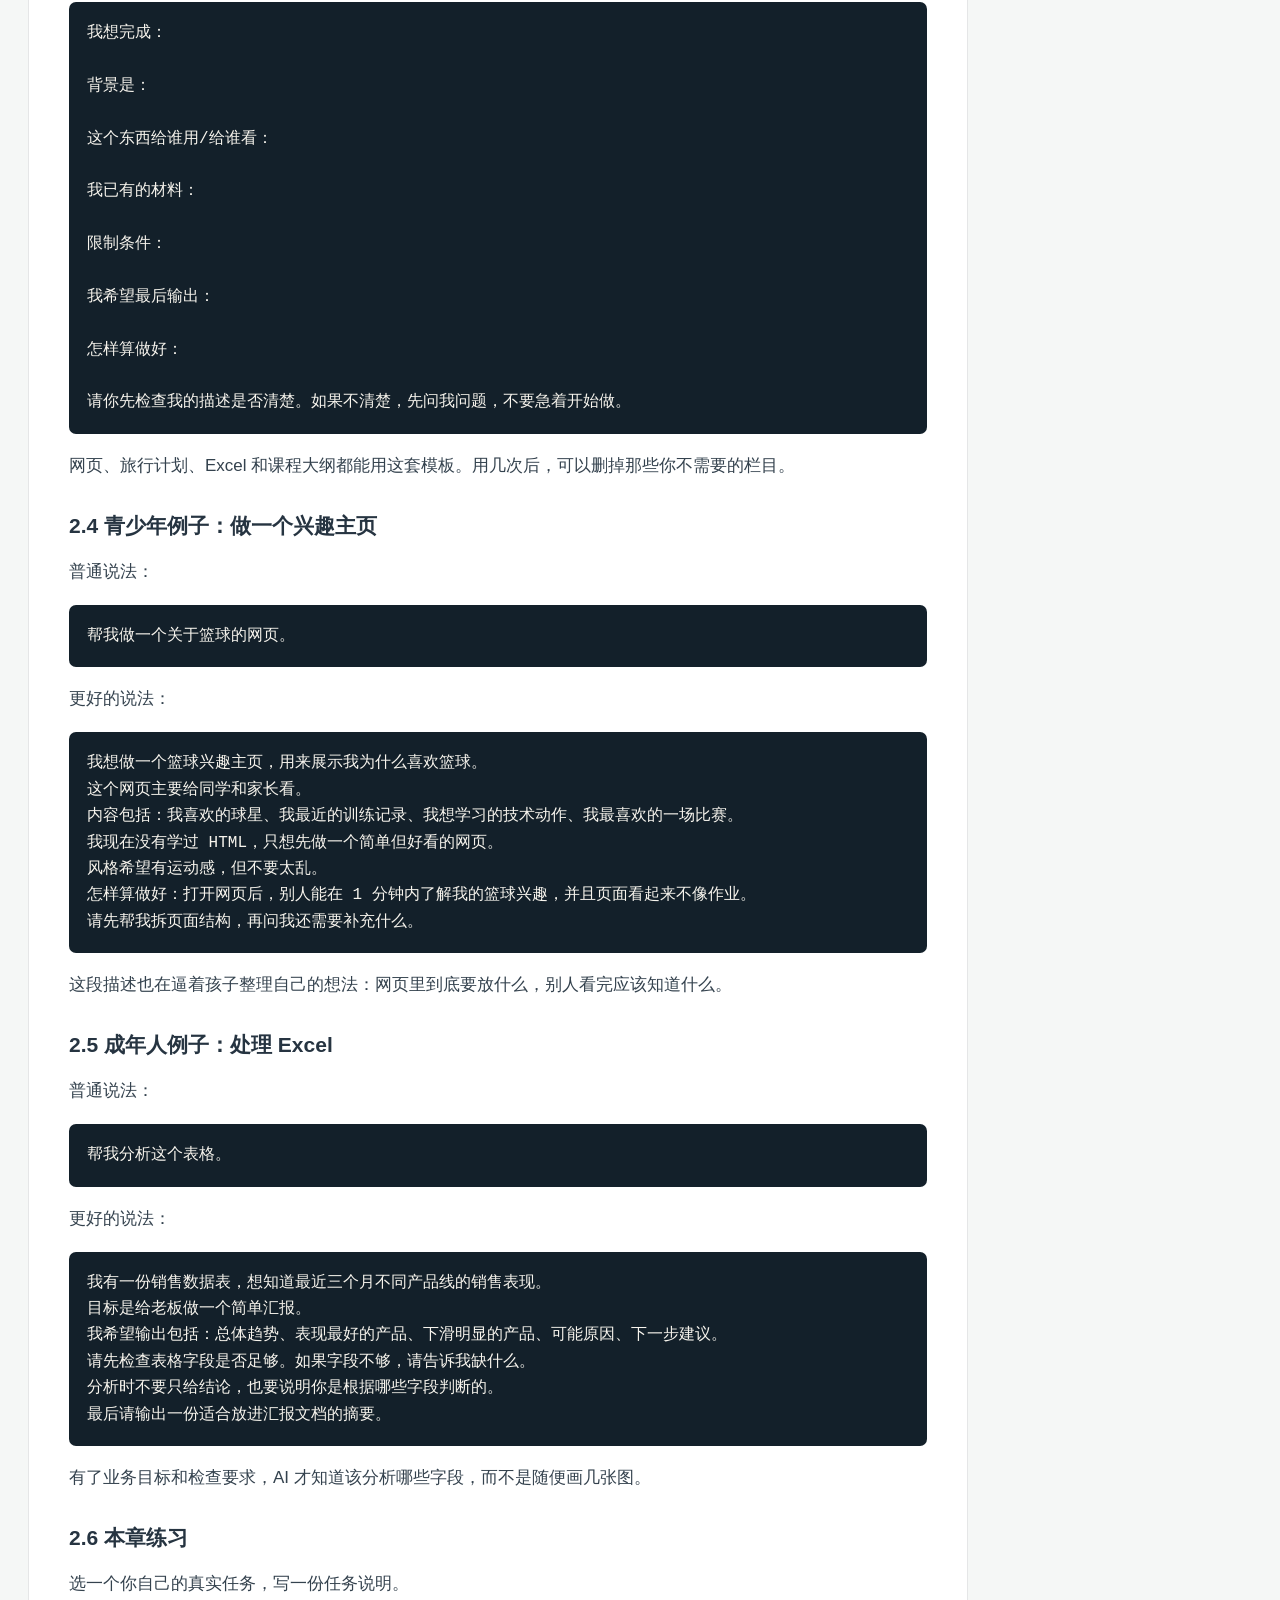
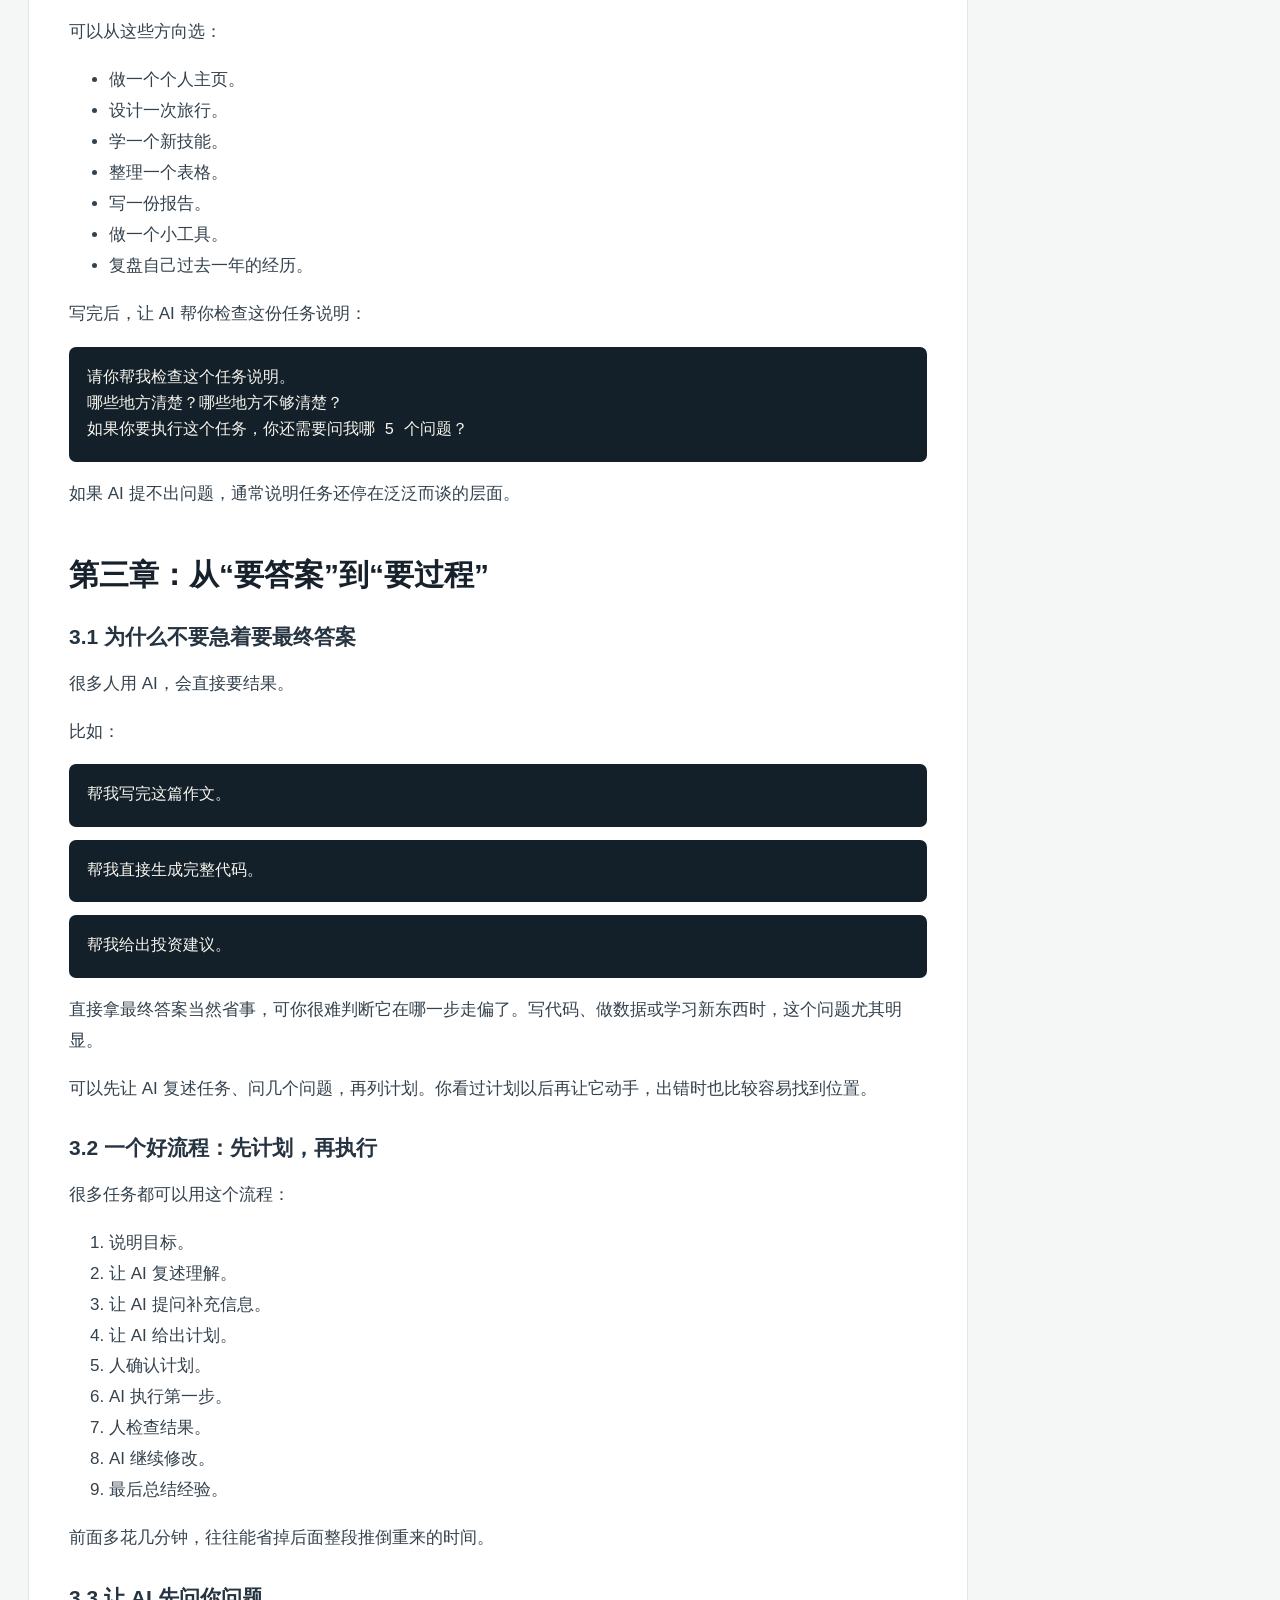
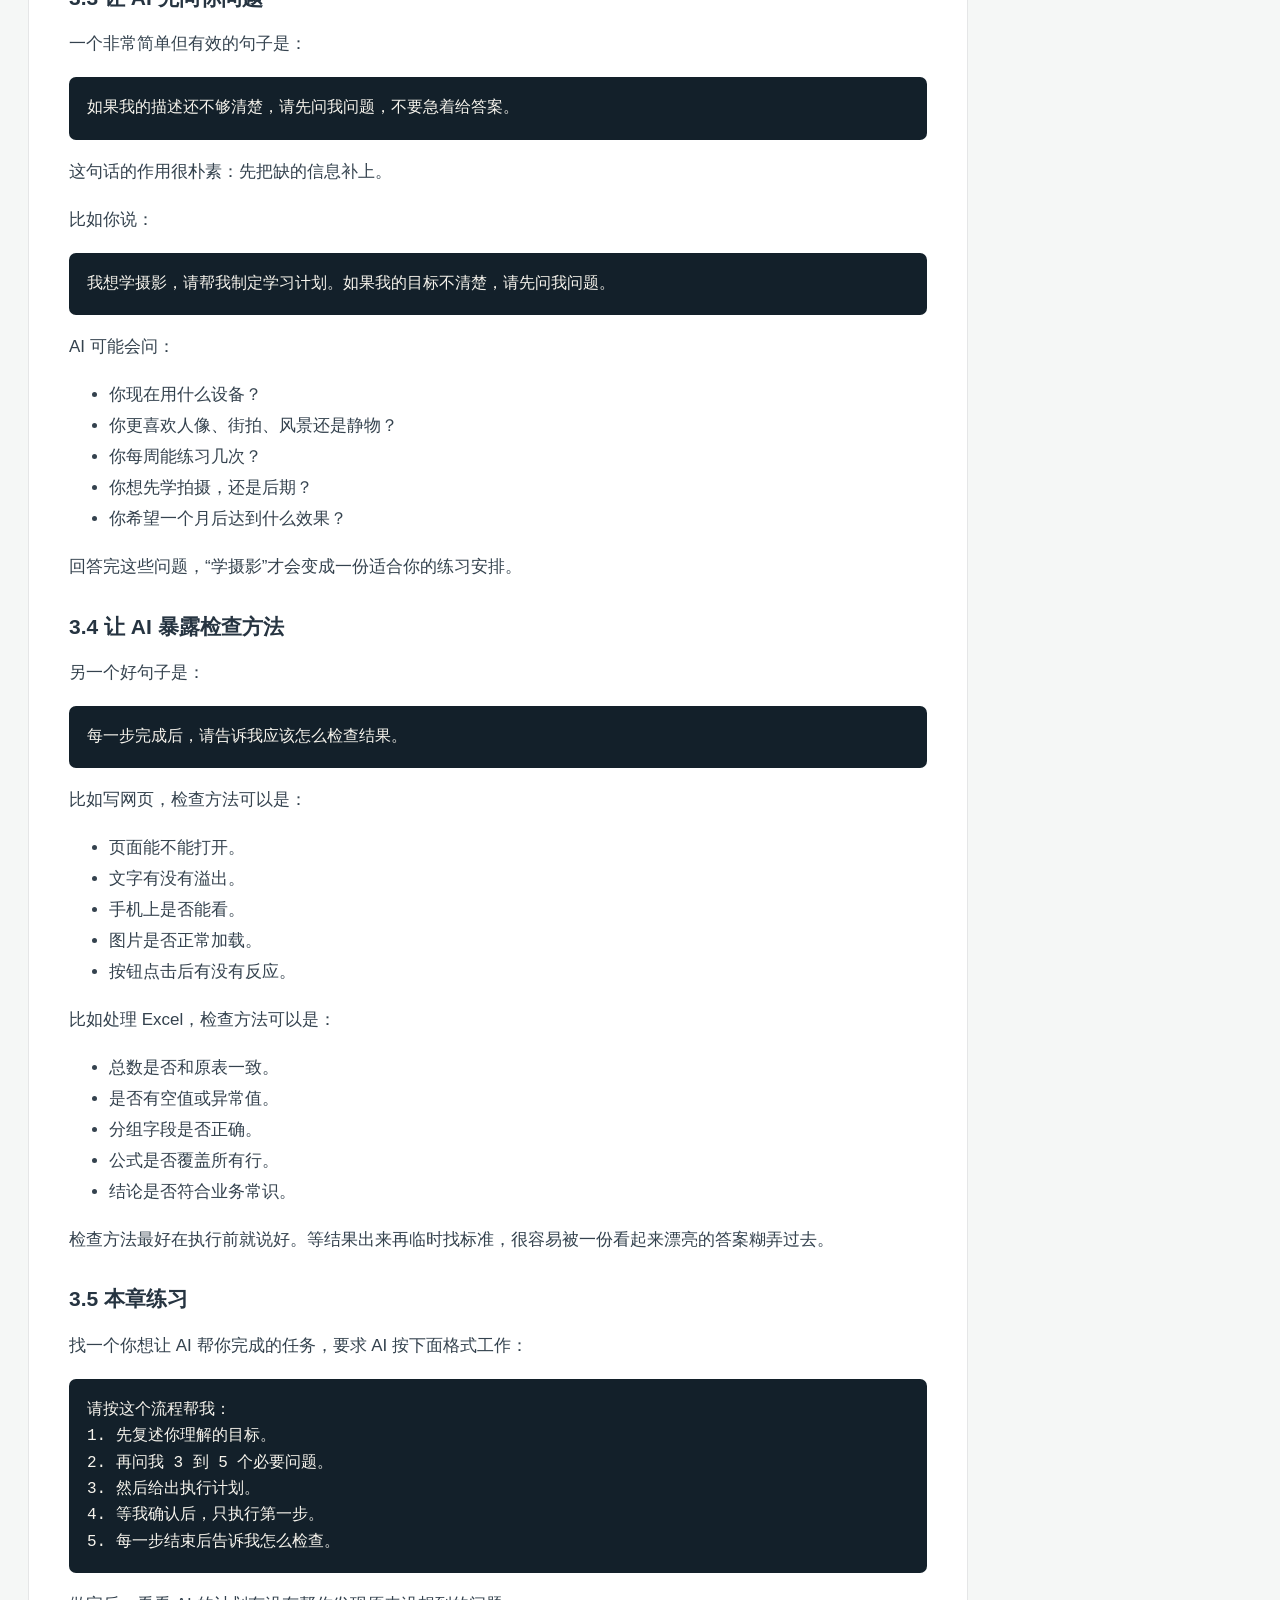
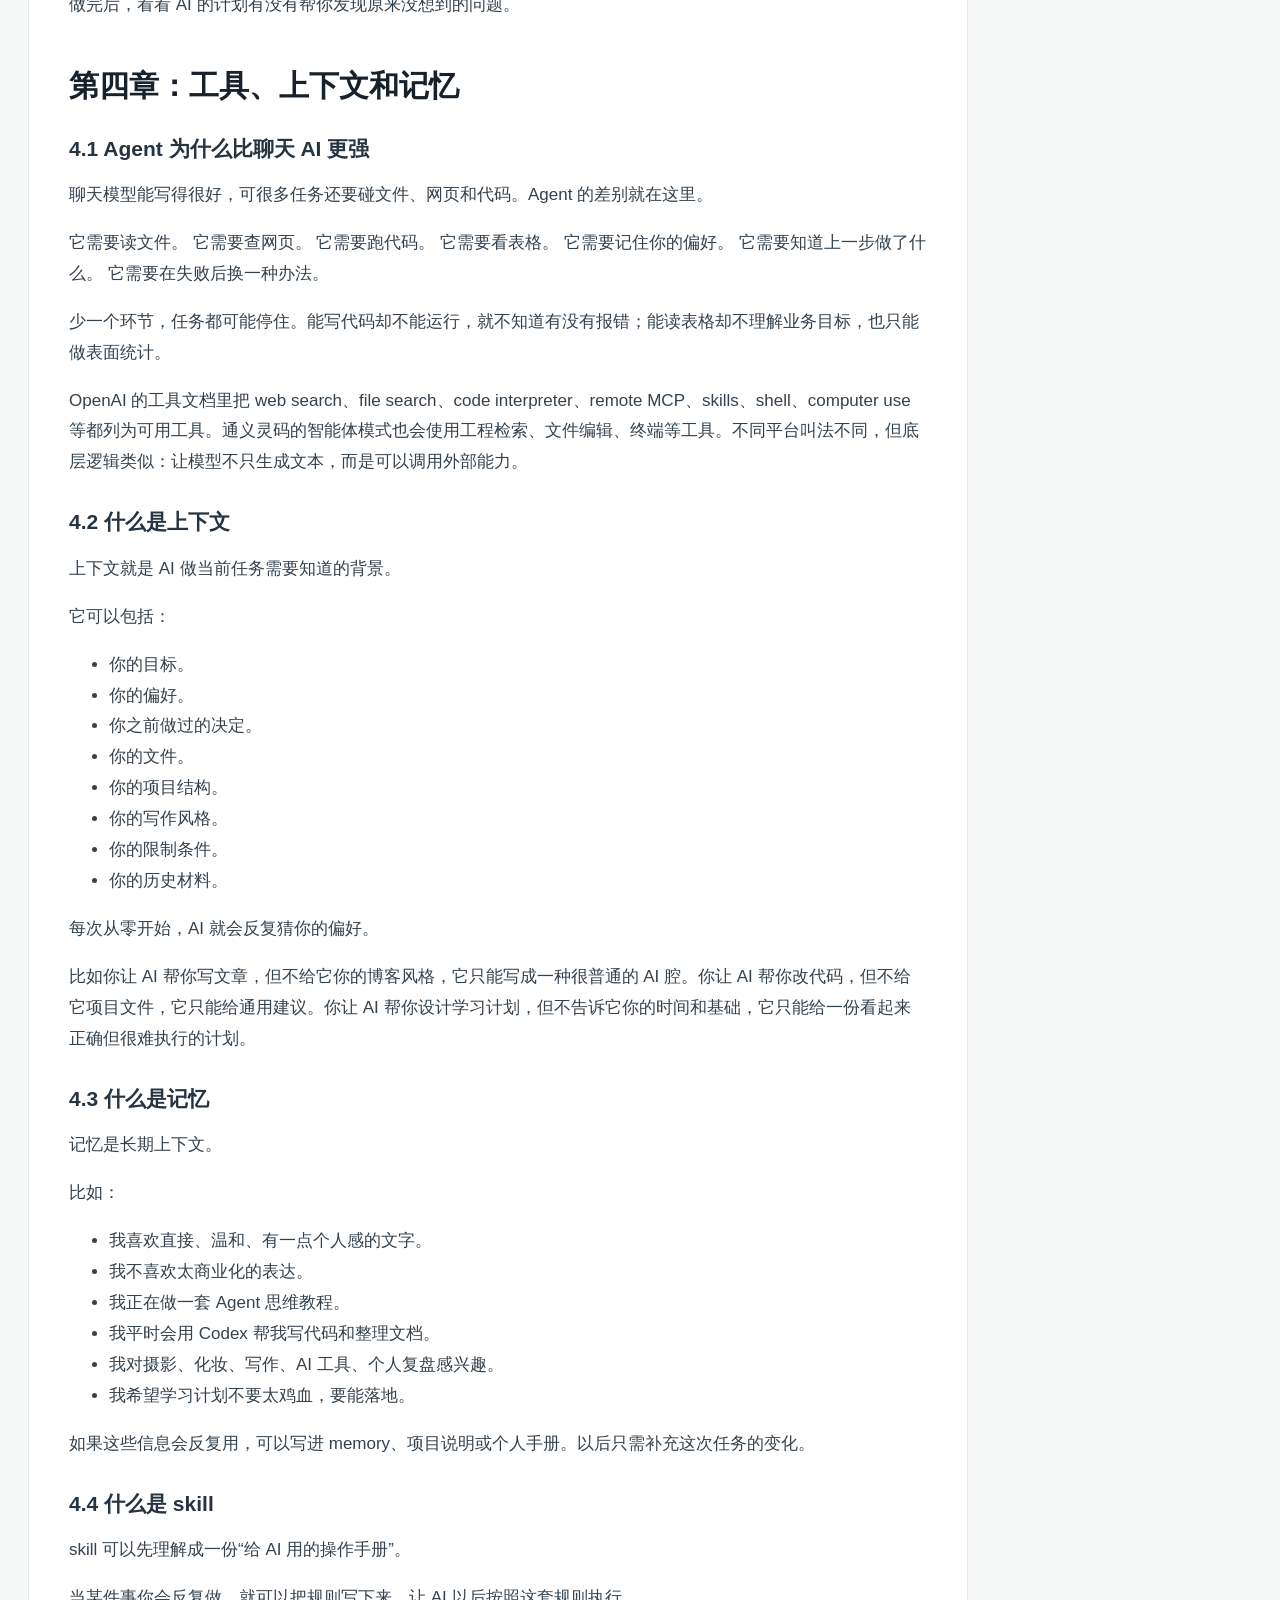
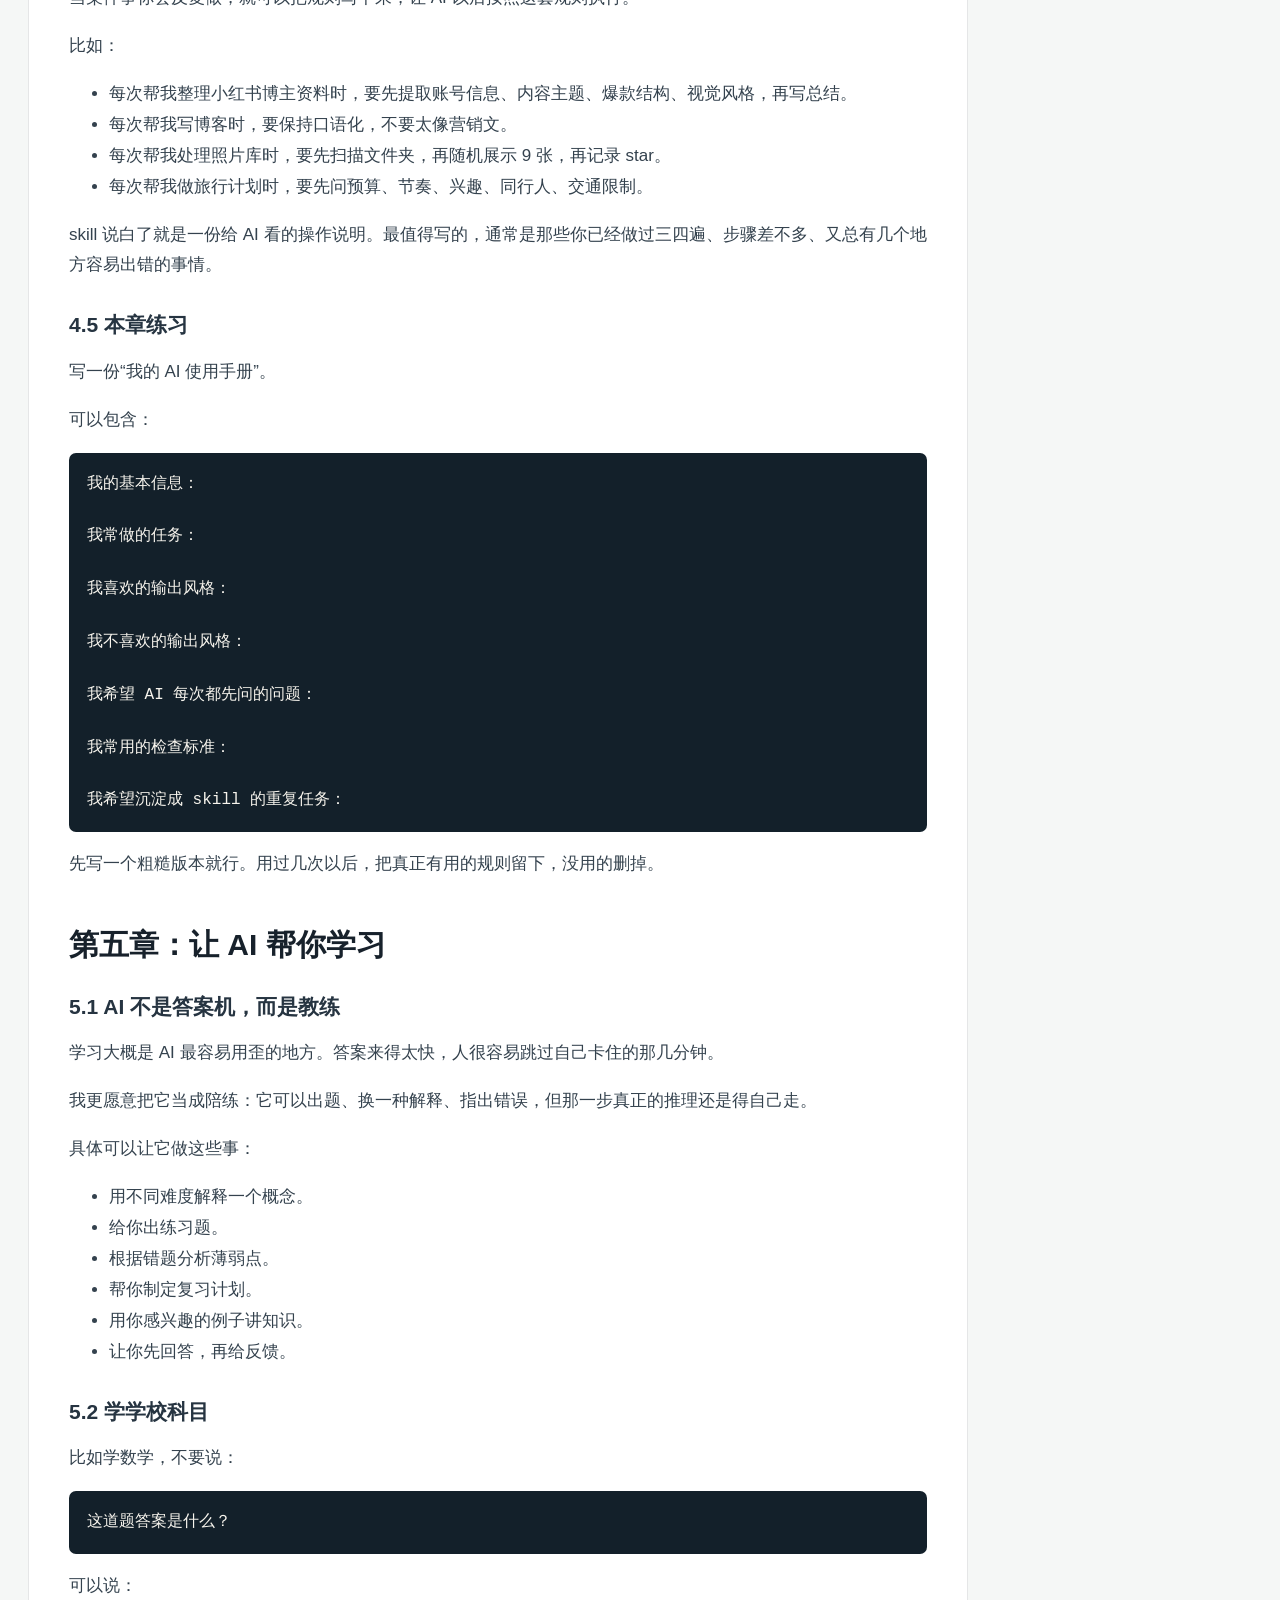
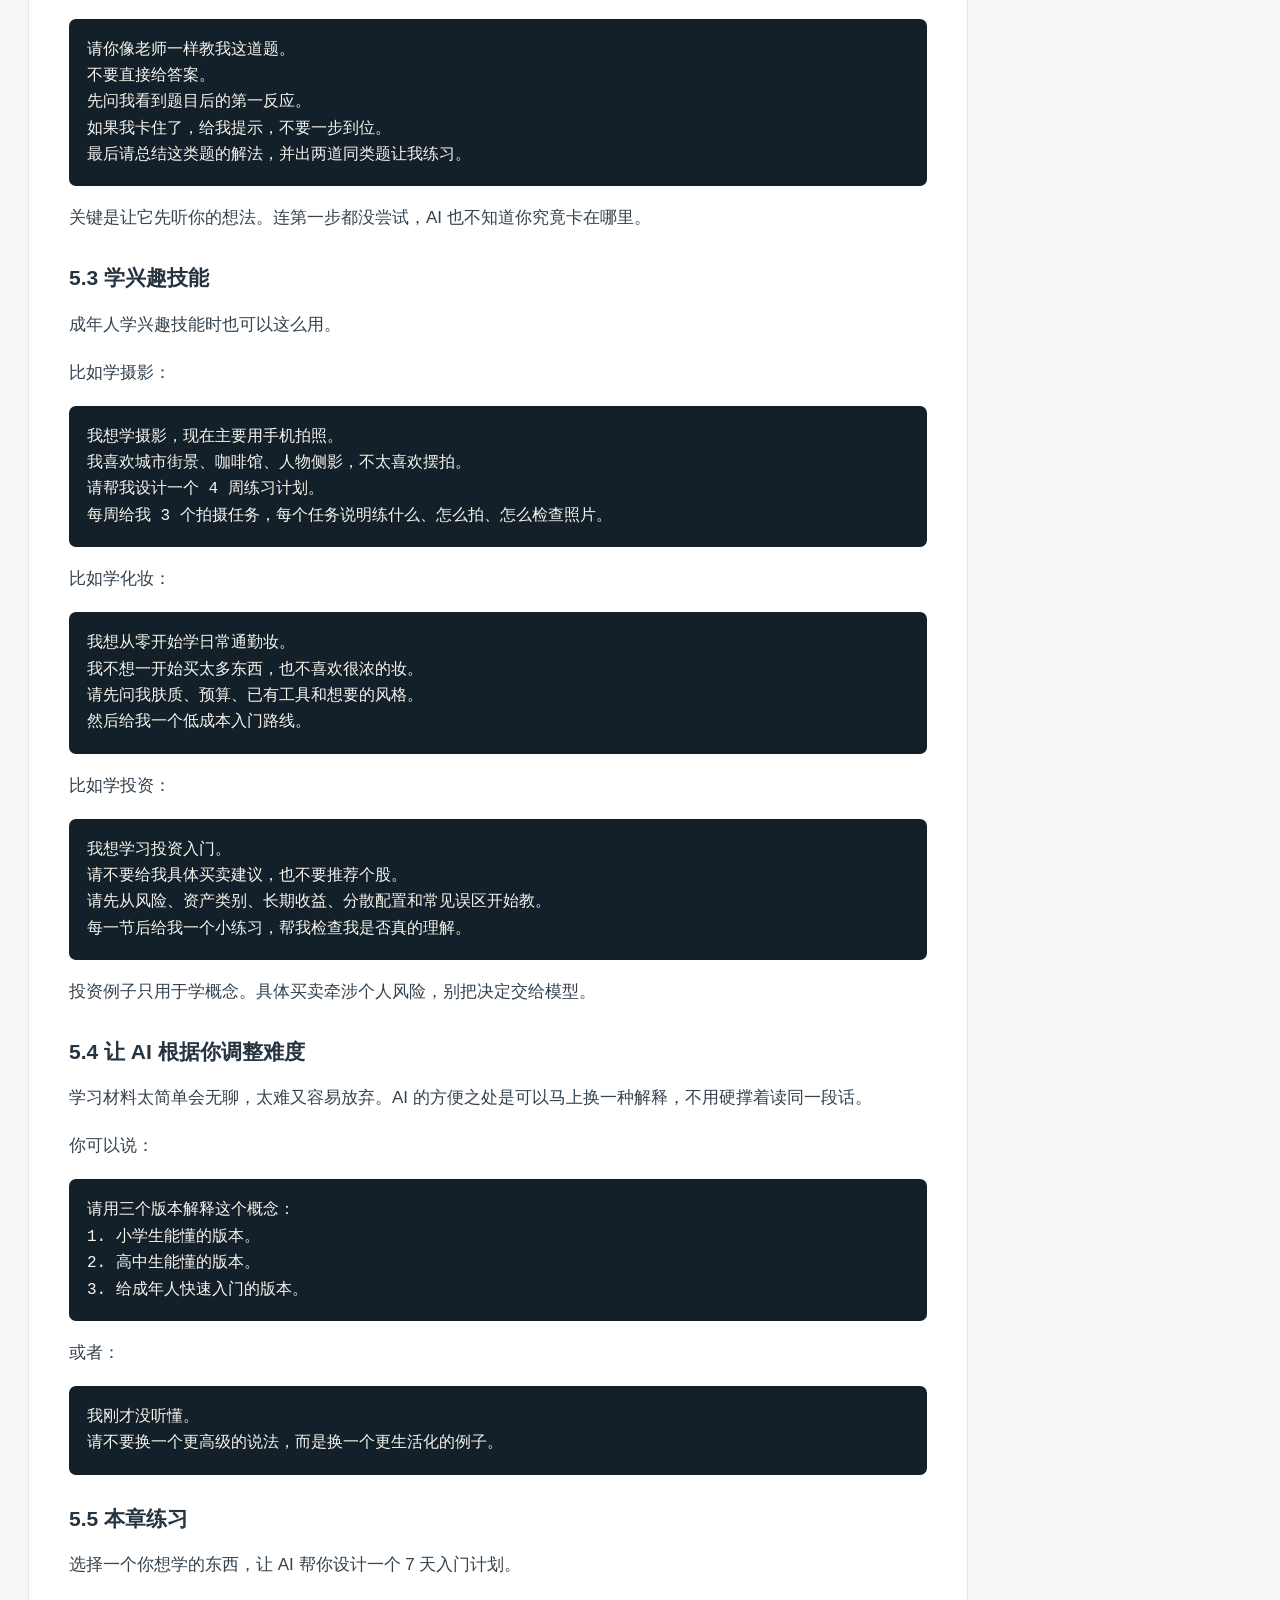
==== commit 3012bbef: "Refocus site as a reading-first handbook" ====
--- a/site/index.html
+++ b/site/index.html
@@ -3,66 +3,40 @@
   <head>
     <meta charset="utf-8" />
     <meta name="viewport" content="width=device-width, initial-scale=1" />
-    <title>Agent Thinking 101 | 课程文档原型</title>
+    <title>Agent Thinking 101 | Handbook</title>
     <link rel="icon" href="./favicon.svg" type="image/svg+xml" />
     <link rel="stylesheet" href="./styles.css" />
   </head>
   <body>
     <div class="app-shell">
-      <aside class="side-panel" aria-label="课程文档导航">
-        <div class="brand-block">
-          <div class="brand-mark">AT</div>
-          <div>
-            <p class="eyebrow">Teaching Agent</p>
-            <h1>Agent Thinking 101</h1>
+      <header class="site-header" aria-label="Handbook 导航">
+        <div class="header-inner">
+          <div class="brand-block">
+            <div class="brand-mark">AT</div>
+            <div class="brand-copy">
+              <h1>Agent Thinking 101</h1>
+              <p>和 AI Agent 一起做事</p>
+            </div>
           </div>
+
+          <nav class="doc-list" id="docList" aria-label="文档列表"></nav>
+          <button
+            class="nav-toggle"
+            id="navToggle"
+            type="button"
+            aria-expanded="false"
+            aria-controls="docList"
+            aria-label="展开文档导航"
+          >
+            <span></span>
+            <span></span>
+            <span></span>
+          </button>
         </div>
-
-        <nav class="doc-list" id="docList" aria-label="文档列表"></nav>
-
-        <div class="side-note">
-          <p>本原型直接读取 <code>docs/*.md</code>，后续改 Markdown 后刷新页面即可查看。</p>
-        </div>
-      </aside>
+      </header>
 
       <main class="main-panel">
-        <header class="hero">
-          <div class="hero-copy">
-            <p class="eyebrow">Agent Thinking 101</p>
-            <h2>课程写到哪里、各章怎么安排，都在这里。</h2>
-            <p class="hero-text">
-              可以读主教程，也可以切到讲师手册、练习册和传播文案。Markdown 改完后刷新页面就会更新。
-            </p>
-          </div>
-          <img src="../docs/assets/agent-thinking-hero.svg" alt="Agent Thinking 101 课程主视觉" />
-        </header>
-
-        <section class="overview-grid" aria-label="课程总览">
-          <article>
-            <span>10</span>
-            <p>主课程章节</p>
-          </article>
-          <article>
-            <span>24</span>
-            <p>Prompt / Skill 模板</p>
-          </article>
-          <article>
-            <span>4</span>
-            <p>体验课版本</p>
-          </article>
-          <article>
-            <span>3</span>
-            <p>视觉信息图</p>
-          </article>
-        </section>
-
-        <section class="tabs" aria-label="内容视图切换">
-          <button class="tab active" data-view="reader">文档阅读</button>
-          <button class="tab" data-view="chapters">课程章节</button>
-          <button class="tab" data-view="assets">视觉资产</button>
-        </section>
-
-        <section class="content-layout active" id="readerView">
+        <section class="content-layout">
           <article class="reader-card">
             <div class="reader-toolbar">
               <div>
@@ -82,37 +56,6 @@
             <div id="toc"></div>
           </aside>
         </section>
-
-        <section class="chapter-board" id="chaptersView">
-          <div class="section-head">
-            <p class="eyebrow">Course Map</p>
-            <h3>十章课程主线</h3>
-            <p>这部分从主教程正文中自动抽取一级课程章节，适合快速看课程骨架。</p>
-          </div>
-          <div class="chapter-grid" id="chapterGrid"></div>
-        </section>
-
-        <section class="asset-board" id="assetsView">
-          <div class="section-head">
-            <p class="eyebrow">Visual System</p>
-            <h3>课程视觉资产</h3>
-            <p>这些图可以用于课程介绍页、试讲投影、Notion 文档或小红书封面草稿。</p>
-          </div>
-          <div class="asset-grid">
-            <figure>
-              <img src="../docs/assets/agent-thinking-hero.svg" alt="课程主视觉" />
-              <figcaption>课程主视觉：从聊天到做事</figcaption>
-            </figure>
-            <figure>
-              <img src="../docs/assets/agent-loop.svg" alt="Agent 协作循环" />
-              <figcaption>Agent 协作循环：目标、工具、反馈、检查</figcaption>
-            </figure>
-            <figure>
-              <img src="../docs/assets/audience-map.svg" alt="适合人群地图" />
-              <figcaption>适合人群地图：青少年、成年人、家长老师、效率工具用户</figcaption>
-            </figure>
-          </div>
-        </section>
       </main>
     </div>
 
--- a/site/styles.css
+++ b/site/styles.css
@@ -2,29 +2,26 @@
   color-scheme: light;
   --ink: #17212b;
   --muted: #64717d;
-  --paper: #fbfaf7;
+  --paper: #f5f7f6;
   --panel: #ffffff;
   --line: #dfe5e8;
   --teal: #1f7a8c;
-  --amber: #b56b11;
-  --violet: #6f5792;
   --green-soft: #e8f4f2;
-  --amber-soft: #fff1df;
-  --violet-soft: #f1edf7;
-  --shadow: 0 22px 60px rgba(19, 33, 43, 0.12);
   --radius: 8px;
 }
 
 * {
   box-sizing: border-box;
+}
+
+html {
+  scroll-behavior: smooth;
 }
 
 body {
   margin: 0;
   min-height: 100vh;
-  background:
-    linear-gradient(135deg, rgba(232, 244, 242, 0.8), rgba(251, 250, 247, 0.86) 38%, rgba(241, 237, 247, 0.84)),
-    var(--paper);
+  background: var(--paper);
   color: var(--ink);
   font-family: "Avenir Next", "PingFang SC", "Hiragino Sans GB", "Microsoft YaHei", sans-serif;
 }
@@ -35,249 +32,172 @@
 }
 
 .app-shell {
+  min-height: 100vh;
+}
+
+.site-header {
+  position: sticky;
+  z-index: 20;
+  top: 0;
+  border-bottom: 1px solid rgba(23, 33, 43, 0.12);
+  background: rgba(255, 255, 255, 0.94);
+  backdrop-filter: blur(16px);
+}
+
+.header-inner {
   display: grid;
-  grid-template-columns: 320px minmax(0, 1fr);
-  min-height: 100vh;
-}
-
-.side-panel {
-  position: sticky;
-  top: 0;
-  height: 100vh;
-  padding: 28px 22px;
-  border-right: 1px solid rgba(23, 33, 43, 0.12);
-  background: rgba(255, 255, 255, 0.74);
-  backdrop-filter: blur(18px);
-  overflow-y: auto;
+  grid-template-columns: minmax(280px, auto) minmax(0, 1fr) 44px;
+  gap: 32px;
+  align-items: center;
+  width: min(100%, 1520px);
+  min-height: 72px;
+  margin: 0 auto;
+  padding: 10px 28px;
 }
 
 .brand-block {
-  display: grid;
-  grid-template-columns: 54px 1fr;
-  gap: 14px;
+  display: flex;
+  gap: 12px;
   align-items: center;
-  margin-bottom: 26px;
+  min-width: 0;
+}
+
+.brand-copy {
+  min-width: 0;
 }
 
 .brand-mark {
-  width: 54px;
-  height: 54px;
+  flex: 0 0 auto;
+  width: 44px;
+  height: 44px;
   display: grid;
   place-items: center;
   border-radius: 8px;
   background: var(--ink);
   color: #fff;
   font-weight: 800;
-  letter-spacing: 0;
+}
+
+.brand-block h1 {
+  margin: 0;
+  font-size: 19px;
+  line-height: 1.2;
+}
+
+.brand-block p {
+  margin: 3px 0 0;
+  color: var(--muted);
+  font-size: 12px;
+}
+
+.doc-list {
+  display: flex;
+  justify-content: flex-end;
+  gap: 6px;
+}
+
+.doc-button {
+  min-height: 40px;
+  padding: 0 14px;
+  border: 0;
+  border-bottom: 2px solid transparent;
+  background: transparent;
+  color: var(--muted);
+  cursor: pointer;
+}
+
+.doc-button:hover {
+  color: var(--ink);
+}
+
+.doc-button.active {
+  border-bottom-color: var(--teal);
+  color: var(--ink);
+}
+
+.doc-button strong {
+  font-size: 14px;
+}
+
+.nav-toggle {
+  display: none;
+  width: 44px;
+  height: 44px;
+  padding: 11px 10px;
+  border: 1px solid rgba(23, 33, 43, 0.16);
+  border-radius: 8px;
+  background: #fff;
+  cursor: pointer;
+}
+
+.nav-toggle span {
+  display: block;
+  height: 2px;
+  margin: 4px 0;
+  border-radius: 2px;
+  background: var(--ink);
+  transition: transform 160ms ease, opacity 160ms ease;
+}
+
+.nav-toggle[aria-expanded="true"] span:first-child {
+  transform: translateY(6px) rotate(45deg);
+}
+
+.nav-toggle[aria-expanded="true"] span:nth-child(2) {
+  opacity: 0;
+}
+
+.nav-toggle[aria-expanded="true"] span:last-child {
+  transform: translateY(-6px) rotate(-45deg);
+}
+
+.main-panel {
+  width: min(100%, 1520px);
+  margin: 0 auto;
+  padding: 28px;
+}
+
+.content-layout {
+  display: grid;
+  grid-template-columns: minmax(0, 1fr) 248px;
+  gap: 36px;
+  align-items: start;
+}
+
+.reader-card {
+  min-width: 0;
+  border: 1px solid rgba(23, 33, 43, 0.11);
+  border-radius: var(--radius);
+  background: var(--panel);
+}
+
+.reader-toolbar {
+  display: grid;
+  grid-template-columns: minmax(0, 1fr) 280px;
+  gap: 24px;
+  align-items: end;
+  padding: 24px 40px;
+  border-bottom: 1px solid var(--line);
+}
+
+.reader-toolbar > *,
+.search-box {
+  min-width: 0;
 }
 
 .eyebrow {
-  margin: 0 0 8px;
+  margin: 0 0 6px;
   color: var(--teal);
-  font-size: 12px;
+  font-size: 11px;
   font-weight: 800;
   letter-spacing: 0.08em;
   text-transform: uppercase;
 }
 
-h1,
-h2,
-h3 {
+.reader-toolbar h3 {
   margin: 0;
-  letter-spacing: 0;
-}
-
-h1 {
-  font-size: 22px;
-  line-height: 1.12;
-}
-
-.doc-list {
-  display: grid;
-  gap: 8px;
-}
-
-.doc-button {
-  width: 100%;
-  min-height: 58px;
-  padding: 11px 12px;
-  border: 1px solid transparent;
-  border-radius: 8px;
-  background: transparent;
-  color: var(--ink);
-  text-align: left;
-  cursor: pointer;
-  transition: background 160ms ease, border-color 160ms ease, transform 160ms ease;
-}
-
-.doc-button:hover {
-  background: rgba(31, 122, 140, 0.08);
-  transform: translateX(2px);
-}
-
-.doc-button.active {
-  background: var(--green-soft);
-  border-color: rgba(31, 122, 140, 0.22);
-}
-
-.doc-button strong {
-  display: block;
-  font-size: 14px;
-}
-
-.doc-button span {
-  display: block;
-  margin-top: 4px;
-  color: var(--muted);
-  font-size: 12px;
-  line-height: 1.35;
-}
-
-.side-note {
-  margin-top: 26px;
-  padding: 14px;
-  border: 1px solid rgba(23, 33, 43, 0.1);
-  border-radius: 8px;
-  background: rgba(255, 241, 223, 0.68);
-  color: #5f4933;
-  font-size: 13px;
-  line-height: 1.65;
-}
-
-.main-panel {
-  min-width: 0;
-  padding: 34px;
-}
-
-.hero {
-  display: grid;
-  grid-template-columns: minmax(320px, 0.88fr) minmax(360px, 1.12fr);
-  gap: 28px;
-  align-items: center;
-  min-height: 330px;
-  padding: 32px;
-  border: 1px solid rgba(23, 33, 43, 0.12);
-  border-radius: 8px;
-  background: rgba(255, 255, 255, 0.68);
-  box-shadow: var(--shadow);
-  overflow: hidden;
-}
-
-.hero h2 {
-  max-width: 780px;
-  font-size: clamp(30px, 4vw, 58px);
-  line-height: 1.05;
-}
-
-.hero-text {
-  max-width: 620px;
-  margin: 20px 0 0;
-  color: var(--muted);
-  font-size: 18px;
-  line-height: 1.7;
-}
-
-.hero img {
-  width: 100%;
-  border: 1px solid rgba(23, 33, 43, 0.1);
-  border-radius: 8px;
-  background: #fff;
-}
-
-.overview-grid {
-  display: grid;
-  grid-template-columns: repeat(4, minmax(0, 1fr));
-  gap: 14px;
-  margin: 18px 0;
-}
-
-.overview-grid article {
-  min-height: 112px;
-  padding: 18px;
-  border: 1px solid rgba(23, 33, 43, 0.1);
-  border-radius: 8px;
-  background: rgba(255, 255, 255, 0.72);
-}
-
-.overview-grid span {
-  display: block;
-  color: var(--amber);
-  font-size: 38px;
-  font-weight: 800;
-  line-height: 1;
-}
-
-.overview-grid p {
-  margin: 12px 0 0;
-  color: var(--muted);
-}
-
-.tabs {
-  display: flex;
-  gap: 8px;
-  margin-bottom: 18px;
-}
-
-.tab {
-  min-height: 42px;
-  padding: 0 18px;
-  border: 1px solid rgba(23, 33, 43, 0.14);
-  border-radius: 999px;
-  background: rgba(255, 255, 255, 0.72);
-  color: var(--muted);
-  cursor: pointer;
-}
-
-.tab.active {
-  border-color: var(--ink);
-  background: var(--ink);
-  color: #fff;
-}
-
-.content-layout,
-.chapter-board,
-.asset-board {
-  display: none;
-}
-
-.content-layout.active {
-  display: grid;
-  grid-template-columns: minmax(0, 1fr) 280px;
-  gap: 18px;
-  align-items: start;
-}
-
-.chapter-board.active,
-.asset-board.active {
-  display: block;
-}
-
-.reader-card,
-.toc-card,
-.chapter-board,
-.asset-board {
-  border: 1px solid rgba(23, 33, 43, 0.12);
-  border-radius: 8px;
-  background: rgba(255, 255, 255, 0.84);
-  box-shadow: 0 14px 40px rgba(19, 33, 43, 0.08);
-}
-
-.reader-toolbar {
-  position: sticky;
-  top: 0;
-  z-index: 3;
-  display: grid;
-  grid-template-columns: minmax(0, 1fr) 280px;
-  gap: 18px;
-  align-items: center;
-  padding: 22px 26px;
-  border-bottom: 1px solid rgba(23, 33, 43, 0.1);
-  background: rgba(255, 255, 255, 0.92);
-  backdrop-filter: blur(14px);
-}
-
-.reader-toolbar h3 {
-  font-size: 26px;
+  font-size: 25px;
+  line-height: 1.2;
 }
 
 .search-box {
@@ -290,63 +210,67 @@
 
 .search-box input {
   width: 100%;
-  min-height: 42px;
+  min-height: 40px;
   padding: 0 12px;
   border: 1px solid rgba(23, 33, 43, 0.18);
-  border-radius: 8px;
+  border-radius: 6px;
   background: #fff;
   color: var(--ink);
 }
 
 .doc-content {
-  padding: 26px;
-  line-height: 1.78;
+  min-width: 0;
+  padding: 24px 40px 64px;
+  line-height: 1.82;
+  overflow-wrap: anywhere;
 }
 
 .doc-content h1,
 .doc-content h2,
 .doc-content h3 {
-  scroll-margin-top: 98px;
+  letter-spacing: 0;
+  scroll-margin-top: 94px;
 }
 
 .doc-content h1 {
-  margin: 0 0 20px;
+  margin: 0 0 22px;
   font-size: 42px;
-  line-height: 1.12;
+  line-height: 1.15;
 }
 
 .doc-content h2 {
-  margin: 34px 0 14px;
-  padding-top: 6px;
+  margin: 42px 0 16px;
+  padding-top: 4px;
   font-size: 30px;
-  line-height: 1.2;
+  line-height: 1.25;
 }
 
 .doc-content h3 {
-  margin: 26px 0 10px;
+  margin: 30px 0 10px;
   color: #263441;
   font-size: 21px;
+  line-height: 1.35;
 }
 
 .doc-content p,
 .doc-content li {
   color: #34424e;
-  font-size: 16px;
+  font-size: 17px;
 }
 
 .doc-content blockquote {
-  margin: 18px 0;
-  padding: 14px 18px;
+  margin: 20px 0;
+  padding: 15px 18px;
   border-left: 4px solid var(--teal);
   background: var(--green-soft);
   color: #21424a;
 }
 
 .doc-content pre {
-  overflow: auto;
-  padding: 16px;
-  border: 1px solid rgba(23, 33, 43, 0.12);
-  border-radius: 8px;
+  max-width: 100%;
+  overflow-x: auto;
+  padding: 18px;
+  border-radius: 7px;
   background: #13202a;
   color: #f7f4ed;
   line-height: 1.65;
@@ -358,7 +282,7 @@
 
 .doc-content :not(pre) > code {
   padding: 2px 5px;
-  border-radius: 6px;
+  border-radius: 5px;
   background: #eef3f5;
   color: #204653;
 }
@@ -373,7 +297,7 @@
   width: 100%;
   max-width: 100%;
   height: auto;
-  margin: 20px 0;
+  margin: 24px 0;
   border: 1px solid rgba(23, 33, 43, 0.1);
   border-radius: 8px;
   background: #fff;
@@ -386,146 +310,142 @@
 
 .toc-card {
   position: sticky;
-  top: 20px;
-  max-height: calc(100vh - 40px);
-  padding: 18px;
+  top: 100px;
+  max-height: calc(100vh - 124px);
+  padding-left: 20px;
+  border-left: 1px solid var(--line);
   overflow-y: auto;
 }
 
 .toc-link {
   display: block;
-  padding: 8px 0;
-  border-bottom: 1px solid rgba(23, 33, 43, 0.08);
-  color: #465460;
+  padding: 7px 0;
+  color: #52606c;
   font-size: 13px;
-  line-height: 1.35;
+  line-height: 1.4;
   text-decoration: none;
+}
+
+.toc-link.level-2 {
+  font-weight: 700;
 }
 
 .toc-link.level-3 {
   padding-left: 14px;
-  color: #687581;
+  color: #74808b;
 }
 
 .toc-link:hover {
   color: var(--teal);
 }
 
-.section-head {
-  padding: 26px 26px 0;
-}
-
-.section-head h3 {
-  font-size: 34px;
-}
-
-.section-head p:not(.eyebrow) {
-  max-width: 720px;
-  color: var(--muted);
-  line-height: 1.7;
-}
-
-.chapter-grid {
-  display: grid;
-  grid-template-columns: repeat(2, minmax(0, 1fr));
-  gap: 16px;
-  padding: 26px;
-}
-
-.chapter-card {
-  min-height: 190px;
-  padding: 20px;
-  border: 1px solid rgba(23, 33, 43, 0.1);
-  border-radius: 8px;
-  background: linear-gradient(135deg, #fff, rgba(232, 244, 242, 0.56));
-}
-
-.chapter-card span {
-  color: var(--amber);
-  font-size: 13px;
-  font-weight: 800;
-}
-
-.chapter-card h4 {
-  margin: 10px 0;
-  font-size: 22px;
-  line-height: 1.3;
-}
-
-.chapter-card p {
-  color: var(--muted);
-  line-height: 1.7;
-}
-
-.asset-grid {
-  display: grid;
-  gap: 18px;
-  padding: 26px;
-}
-
-.asset-grid figure {
-  margin: 0;
-  padding: 16px;
-  border: 1px solid rgba(23, 33, 43, 0.1);
-  border-radius: 8px;
-  background: #fff;
-}
-
-.asset-grid img {
-  width: 100%;
-  display: block;
-  border-radius: 8px;
-}
-
-.asset-grid figcaption {
-  margin-top: 12px;
-  color: var(--muted);
-}
-
-@media (max-width: 1080px) {
-  .app-shell {
+@media (max-width: 1100px) {
+  .content-layout {
+    grid-template-columns: minmax(0, 1fr);
+  }
+
+  .toc-card {
+    display: none;
+  }
+}
+
+@media (max-width: 860px) {
+  .header-inner {
+    grid-template-columns: minmax(0, 1fr) 44px;
+    gap: 12px;
+    min-height: 68px;
+    padding: 10px 16px;
+  }
+
+  .brand-mark {
+    width: 42px;
+    height: 42px;
+  }
+
+  .brand-block h1 {
+    font-size: 17px;
+  }
+
+  .brand-block p {
+    display: none;
+  }
+
+  .nav-toggle {
+    display: block;
+    grid-column: 2;
+    grid-row: 1;
+  }
+
+  .doc-list {
+    display: none;
+    grid-column: 1 / -1;
+    grid-row: 2;
     grid-template-columns: 1fr;
-  }
-
-  .side-panel {
-    position: relative;
-    height: auto;
-  }
-
-  .doc-list {
-    grid-template-columns: repeat(2, minmax(0, 1fr));
-  }
-
-  .hero,
-  .content-layout.active,
+    gap: 0;
+    padding-top: 8px;
+    border-top: 1px solid var(--line);
+  }
+
+  .site-header.nav-open .doc-list {
+    display: grid;
+  }
+
+  .doc-button {
+    width: 100%;
+    min-height: 46px;
+    padding: 0 8px;
+    border-bottom: 1px solid var(--line);
+    text-align: left;
+  }
+
+  .doc-button.active {
+    border-bottom-color: var(--line);
+    color: var(--teal);
+  }
+
+  .main-panel {
+    padding: 16px;
+  }
+
   .reader-toolbar {
-    grid-template-columns: 1fr;
-  }
-
-  .toc-card {
-    position: relative;
-    top: auto;
-    max-height: none;
-  }
-}
-
-@media (max-width: 720px) {
-  .main-panel,
-  .side-panel {
-    padding: 16px;
-  }
-
-  .hero {
+    grid-template-columns: minmax(0, 1fr);
+    gap: 16px;
     padding: 20px;
   }
 
-  .overview-grid,
-  .chapter-grid,
-  .doc-list {
-    grid-template-columns: 1fr;
-  }
-
-  .tabs {
-    overflow-x: auto;
-  }
-}
+  .reader-toolbar h3 {
+    font-size: 22px;
+  }
+
+  .doc-content {
+    padding: 22px 20px 48px;
+  }
+
+  .doc-content h1 {
+    font-size: 32px;
+  }
+
+  .doc-content h2 {
+    margin-top: 34px;
+    font-size: 25px;
+  }
+
+  .doc-content h3 {
+    font-size: 19px;
+  }
+
+  .doc-content p,
+  .doc-content li {
+    font-size: 16px;
+  }
+
+  .doc-content ul,
+  .doc-content ol {
+    padding-left: 22px;
+  }
+
+  .doc-content blockquote {
+    margin-right: 0;
+    margin-left: 0;
+  }
+}
